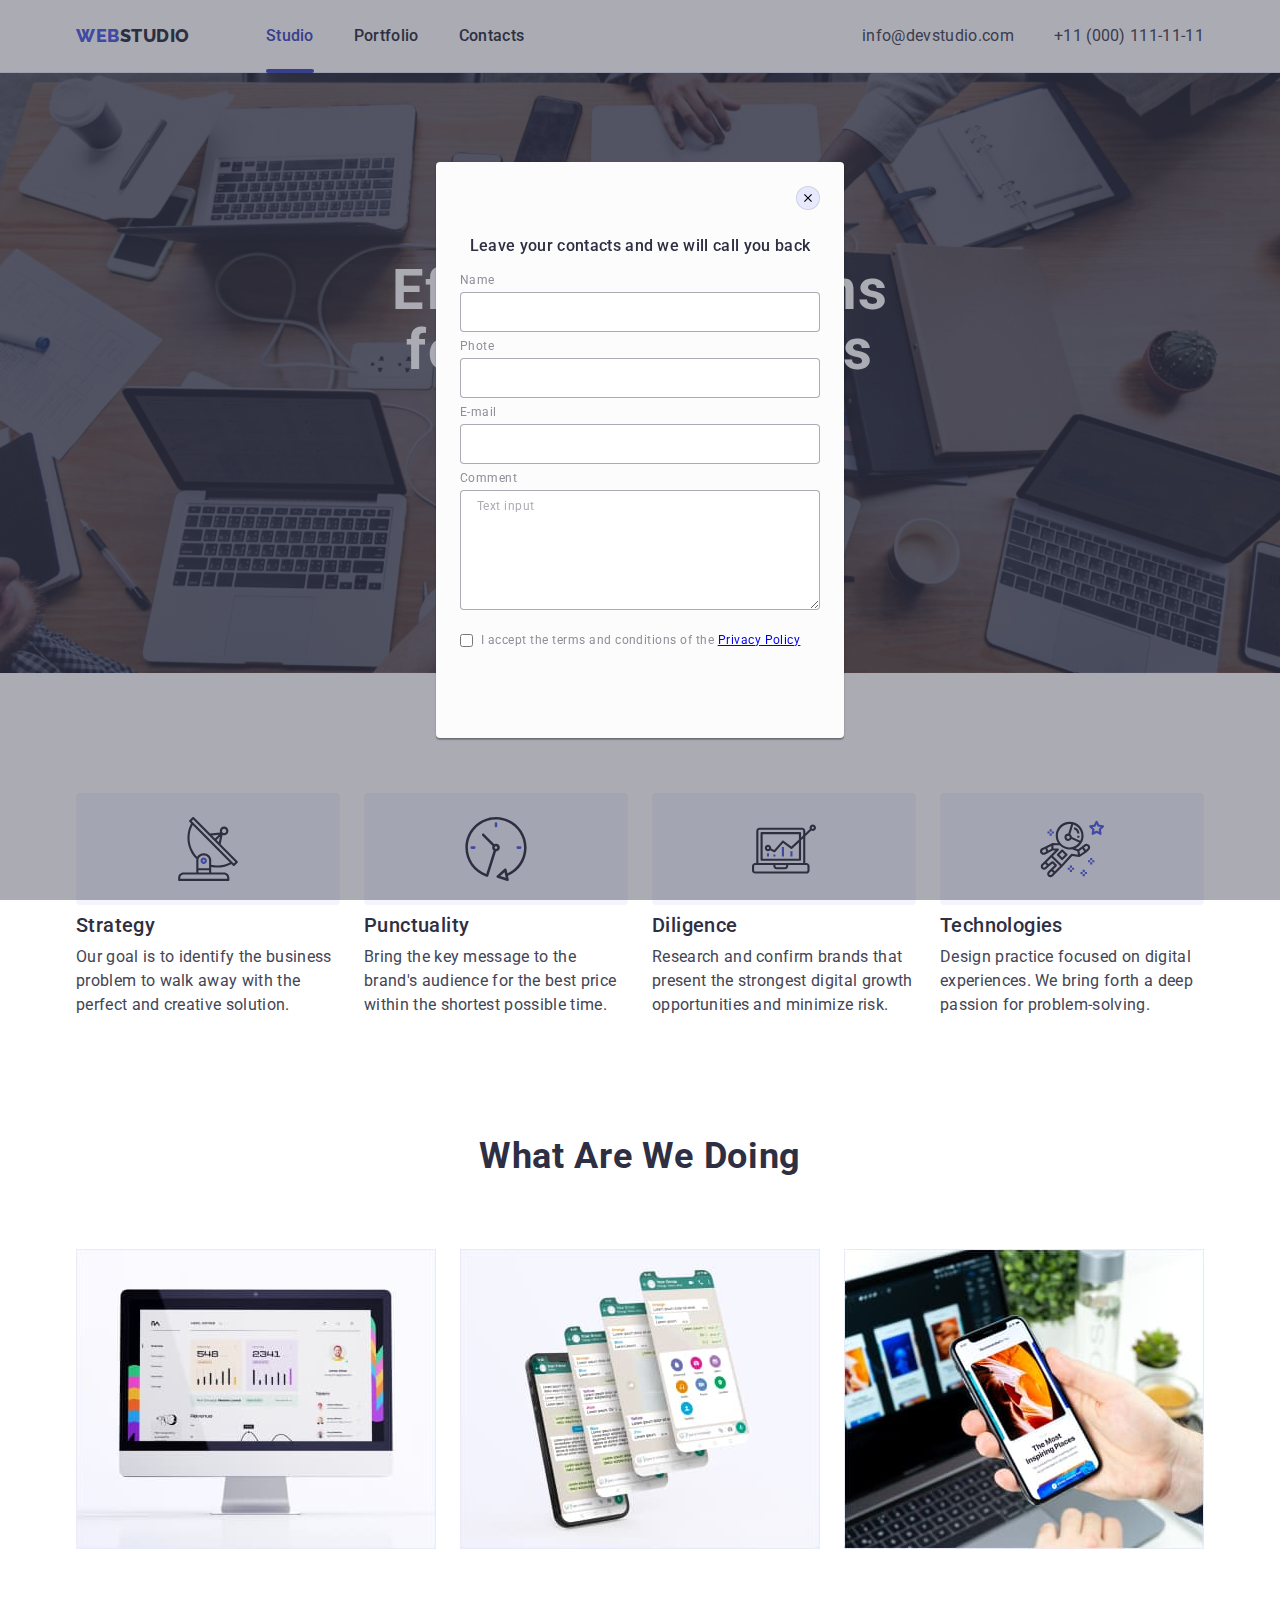
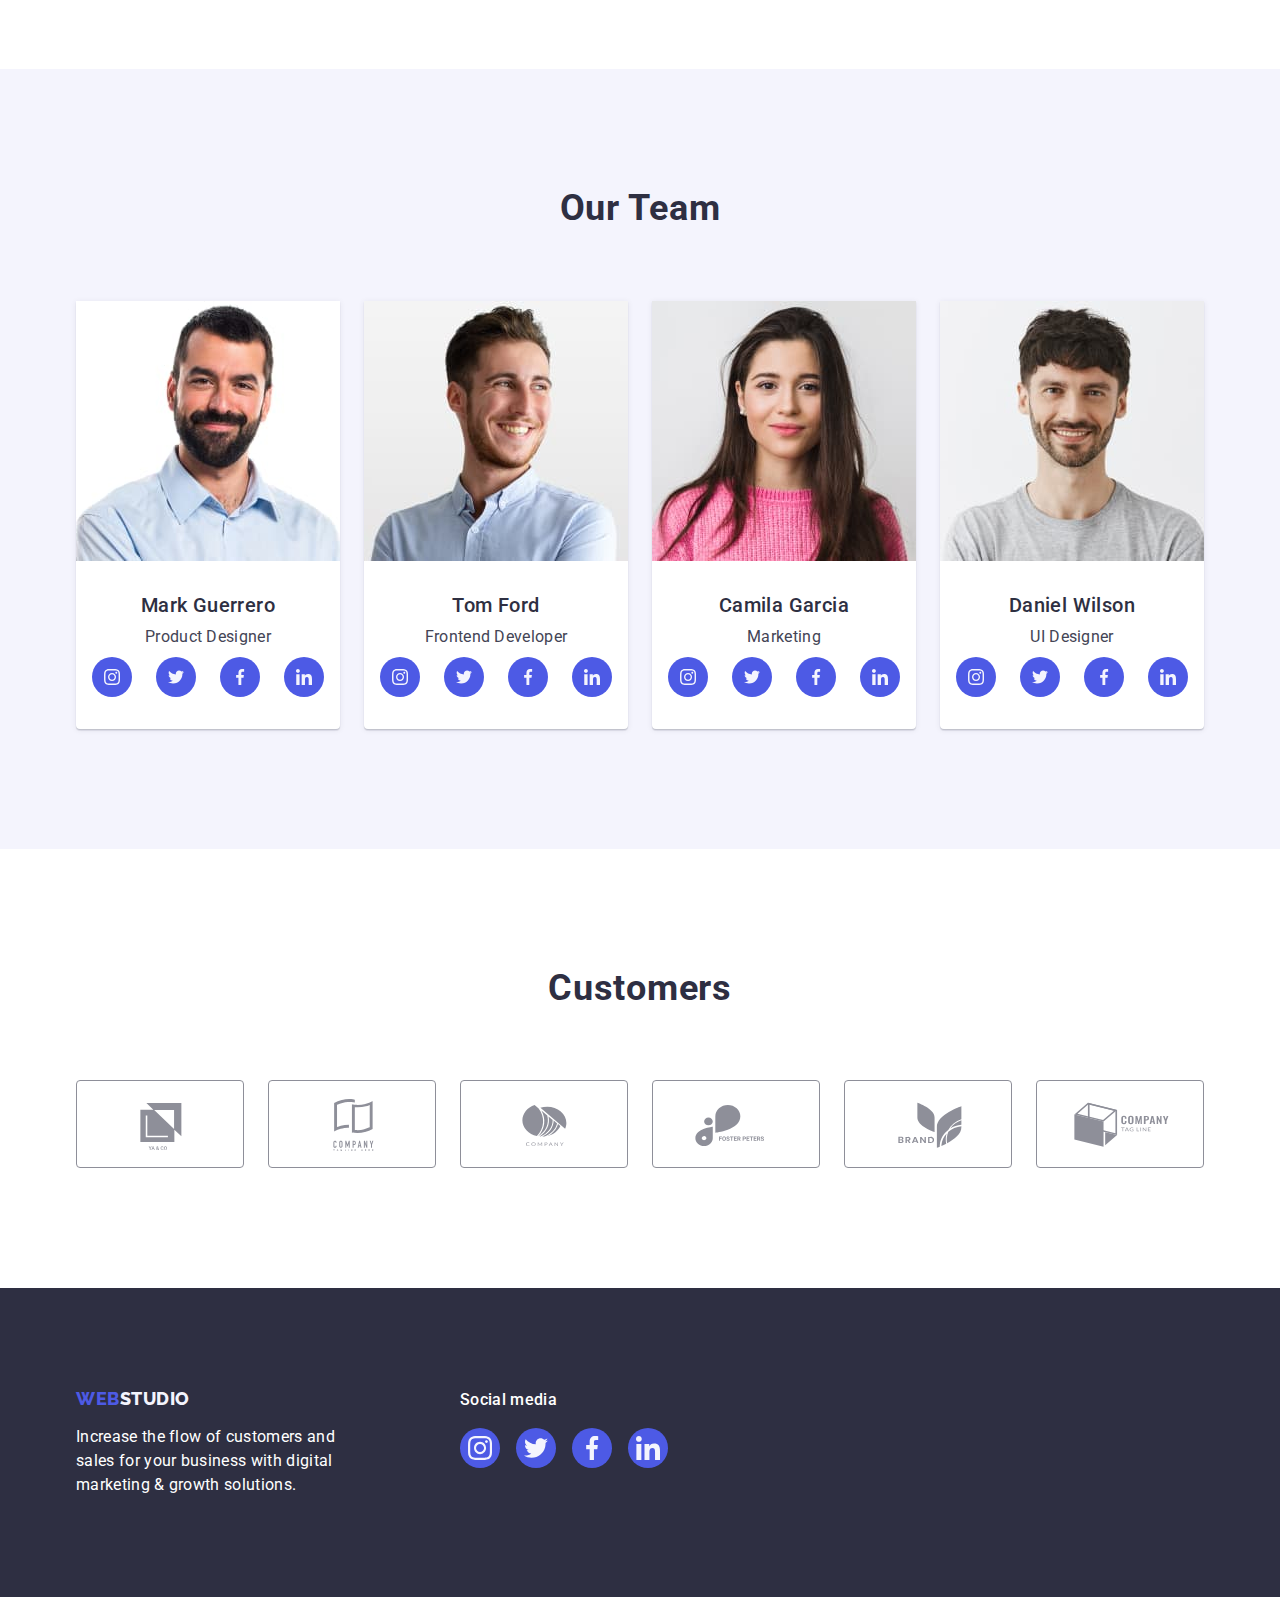
==== index.html @ a306b6f4 "1" ====
<!DOCTYPE html>
<html lang="en">
  <head>
    <meta charset="UTF-8" />
    <meta http-equiv="X-UA-Compatible" content="IE=edge" />
    <meta name="viewport" content="width=device-width, initial-scale=1.0" />
    <title>Studio</title>
    <link
      rel="stylesheet"
      href="https://cdnjs.cloudflare.com/ajax/libs/modern-normalize/1.0.0/modern-normalize.min.css"
    />
    <link rel="preconnect" href="https://fonts.googleapis.com" />
    <link rel="preconnect" href="https://fonts.gstatic.com" crossorigin />
    <link
      href="https://fonts.googleapis.com/css2?family=Raleway:wght@800&family=Roboto:wght@400;500;700;900&display=swap"
      rel="stylesheet"
    />
    <link rel="stylesheet" href="./css/styles.css" />
  </head>

  <body>
    <!--Шапка сайта-->
    <header class="header">
      <!--Логотип с ссылкой-->

      <div class="container header-container">
        <nav class="nav">
          <a href="./index.html" class="logo link"
            >Web<span class="logo-text">Studio</span></a
          >
          <ul class="nav-links list">
            <li class="nav-item item click">
              <a href="./index.html" class="nav-link affter current link ">Studio</a>
            </li>
            <li class="nav-item item">
              <a href="./portfolio.html" class="nav-link link">Portfolio</a>
            </li>
            <li class="nav-item item">
              <a href="" class="nav-link link">Contacts</a>
            </li>
          </ul>
        </nav>

        <!--Контакты для связи-->

        <address class="contact">
          <ul class="contact-list list">
            <li class="contact-item item">
              <a href="mailto:info@devstudio.com" class="contact-link link"
                >info@devstudio.com</a
              >
            </li>
            <li class="contact-item item">
              <a href="tel:+110001111111" class="contact-link link"
                >+11 (000) 111-11-11</a
              >
            </li>
          </ul>
        </address>
      </div>
    </header>

    <main>
      <!--Главный заголовок,герой-->

      <section class="hero">
        <div class="container">
          <h1 class="hero-title">Effective Solutions for Your Business</h1>
          <button type="button" class="hero-button" data-modal-open>Order Service</button>
        </div>
      </section>

      <!--Особенности-->
      <section class="section">
        <div class="container">
          <h2 hidden class="hidden-title">features</h2>

          <ul class="features-list list">
            <li class="features-item icon-anten">

              <div class="container-features-icon">
                

                <svg width="64" height="64">
                  <use href="./images/icons.svg#icon-anten">

                  </use>
                </svg>

              </div>

              <h3 class="features-title">Strategy</h3>
              <p class="features-text">
                Our goal is to identify the business problem to walk away with
                the perfect and creative solution.
              </p>
            </li>
            <li class="features-item icon-clock">

              <div class="container-features-icon">
              

                <svg width="64" height="64">
                  <use href="./images/icons.svg#icon-clock">
                
                  </use>
                </svg>

              </div>

              <h3 class="features-title">Punctuality</h3>
              <p class="features-text">
                Bring the key message to the brand's audience for the best price
                within the shortest possible time.
              </p>
            </li>
            <li class="features-item icon-diagram">

              <div class="container-features-icon">

                <svg width="64" height="64">
                  <use href="./images/icons.svg#icon-diagram">
                
                  </use>
                </svg>
              
              </div>
               
              <h3 class="features-title">Diligence</h3>
              <p class="features-text features-text-item">
                Research and confirm brands that present the strongest digital
                growth opportunities and minimize risk.
              </p>
            </li>
            <li class="features-item icon-astronaut">

              <div class="container-features-icon">

                <svg width="64" height="64">
                  <use href="./images/icons.svg#icon-astronaut">
                
                  </use>
                </svg>
              
              </div>

              <h3 class="features-title">Technologies</h3>
              <p class="features-text">
                Design practice focused on digital experiences. We bring forth a
                deep passion for problem-solving.
              </p>
            </li>
          </ul>
        </div>
      </section>

      <!--Чем мы занимаемся-->

      <section class="section section-padding">
        <div class="container">
          
          <h2 class="section-caption">What are we doing</h2>
          <ul class="meny-list list">
            <li class="meny-item">
              <img
                src="./images/wawd1.jpg"
                alt="Computer with screen on"
                width="360"
              />
            </li>
            <li class="meny-item">
              <img
                src="./images/wawd2.jpg"
                alt="Phone on the screen of which SMS"
                width="360"
              />
            </li>
            <li class="meny-item">
              <img
                src="./images/wawd3.jpg"
                alt="Laptop with phone in hand"
                width="360"
              />
            </li>
          </ul>
          
        </div>
        </section>
      

      <!--Наша команда-->

      
        <section class="section section-team">
          <div class="container">
          <h2 class="team-title">Our Team</h2>
          <ul class="team-list list">
            <li class="team-item">
                <img src="./images/contact1.jpg" alt="Face Mark Guerrero" width="264" class="img-team" />
                <div class="team-card-content">
                  <h3 class="section-subject">Mark Guerrero</h3>
                  <p class="section-text">Product Designer</p>

                  <ul class="list list-social-media">
                    <li  class="item-team-social">
                      <a href="" class="link link-social-media team-icon-hover">
                        <svg class="icon" width="16" height="16">
                          <use href="./images/icons.svg#icon-instagram">

                          </use>
                        </svg>
                      </a>
                    </li>
                    <li class="item-team-social">
                      <a href="" class="link link-social-media team-icon-hover">
                        <svg class="icon" width="16" height="16">
                          <use href="./images/icons.svg#icon-twitter">
                      
                          </use>
                        </svg>
                      </a>
                    </li>
                    <li class="item-team-social">
                      <a href="" class="link link-social-media team-icon-hover">
                        <svg class="icon" width="16" height="16">
                          <use href="./images/icons.svg#icon-facebook">
                      
                          </use>
                        </svg>
                      </a>
                    </li>
                    <li class="item-team-social">
                      <a href="" class="link link-social-media team-icon-hover">
                        <svg class="icon" width="16" height="16">
                          <use href="./images/icons.svg#icon-linkedin">
                      
                          </use>
                        </svg>
                      </a>
                    </li>
                  </ul>
                </div>
            </li>
            <li class="team-item">
              <img
                src="./images/contact2.jpg"
                alt="Fece Tom Ford"
                width="264" class="img-team"
              />
              <div class="team-card-content">
                <h3 class="section-subject">Tom Ford</h3>
                <p class="section-text">Frontend Developer</p>

                <ul class="list list-social-media">
                  <li class="item-team-social">
                    <a href="" class="link link-social-media team-icon-hover">
                      <svg class="icon" width="16" height="16">
                        <use href="./images/icons.svg#icon-instagram">
                
                        </use>
                      </svg>
                    </a>
                  </li>
                  <li class="item-team-social">
                    <a href="" class="link link-social-media team-icon-hover">
                      <svg class="icon" width="16" height="16">
                        <use href="./images/icons.svg#icon-twitter">
                
                        </use>
                      </svg>
                    </a>
                  </li>
                  <li class="item-team-social">
                    <a href="" class="link link-social-media team-icon-hover">
                      <svg class="icon" width="16" height="16">
                        <use href="./images/icons.svg#icon-facebook">
                
                        </use>
                      </svg>
                    </a>
                  </li>
                  <li class="item-team-social">
                    <a href="" class="link link-social-media team-icon-hover">
                      <svg class="icon" width="16" height="16">
                        <use href="./images/icons.svg#icon-linkedin">
                
                        </use>
                      </svg>
                    </a>
                  </li>
                </ul>


              </div>
            </li>
            <li class="team-item">
              <img
                src="./images/contact3.jpg"
                alt="Face Camila Garcia"
                width="264" class="img-team"
              />
              <div class="team-card-content">
                <h3 class="section-subject">Camila Garcia</h3>
                <p class="section-text">Marketing</p>

                <ul class="list list-social-media">
                  <li class="item-social-media">
                    <a href="" class="link link-social-media team-icon-hover">
                      <svg class="icon" width="16" height="16">
                        <use href="./images/icons.svg#icon-instagram">
                
                        </use>
                      </svg>
                    </a>
                  </li>
                  <li class="item-team-social">
                    <a href="" class="link link-social-media team-icon-hover">
                      <svg class="icon" width="16" height="16">
                        <use href="./images/icons.svg#icon-twitter">
                
                        </use>
                      </svg>
                    </a>
                  </li>
                  <li class="item-team-social">
                    <a href="" class="link link-social-media team-icon-hover">
                      <svg class=" icon" width="16" height="16">
                        <use href="./images/icons.svg#icon-facebook">
                
                        </use>
                      </svg>
                    </a>
                  </li>
                  <li class="item-team-social">
                    <a href="" class="link link-social-media team-icon-hover">
                      <svg class=" icon" width="16" height="16">
                        <use href="./images/icons.svg#icon-linkedin">
                
                        </use>
                      </svg>
                    </a>
                  </li>
                </ul>


              </div>
            </li>
            <li class="team-item">
              <img
                src="./images/contact4.jpg"
                alt="Face Daniel Wilson"
                width="264" class="img-team"
              />
              <div class="team-card-content">
                <h3 class="section-subject">Daniel Wilson</h3>
                <p class="section-text">UI Designer</p>

                <ul class="list list-social-media">

                  <li class="item-team-social">

                    <a href="" class="link link-social-media team-icon-hover">

                      <svg class="icon" width="16" height="16">

                        <use href="./images/icons.svg#icon-instagram">
                
                        </use>
                      </svg>
                    </a>
                  </li>
                  <li class="item-team-social">
                    <a href="" class="link link-social-media team-icon-hover">
                      <svg class="icon" width="16" height="16">
                        <use href="./images/icons.svg#icon-twitter">
                
                        </use>
                      </svg>
                    </a>
                  </li>
                  <li class="item-team-social">
                    <a href="" class="link link-social-media team-icon-hover">
                      <svg class="icon" width="16" height="16">
                        <use href="./images/icons.svg#icon-facebook">
                
                        </use>
                      </svg>
                    </a>
                  </li>
                  <li class="item-team-social">
                    <a href="" class="link link-social-media  team-icon-hover">
                      <svg class="icon" width="16" height="16">
                        <use href="./images/icons.svg#icon-linkedin">
                
                        </use>
                      </svg>
                    </a>
                  </li>
                </ul>
                
              </div>
            </li>
          </ul>
          </div>
        </section>

          <!-- ----------------- КЛИЕНТЫ -------------- -->
          
          <section class="section-costumers">
          
            <div class="container">
              <h2 class="title-costumers">Customers</h2>
              
              <ul class="list-costumers">
                <li class="item-costumers">
                  <a href="" class="link-costumers">
                  <svg class="icon-costumers" width="104" height="56">
                    <use href="./images/icons.svg#icon-logo">

                    </use>
                  </svg>
                </a>
              </li>

                <li class="item-costumers">
                  <a href="" class="link-costumers">

                    <svg class="icon-costumers" width="104" height="56">
                      <use href="./images/icons.svg#icon-logo-1">
                      </use>
                    </svg>

                  </a>
                </li>

                <li class="item-costumers">
                  <a href="" class="link-costumers">

                    <svg class="icon-costumers" width="104" height="56">
                      <use href="./images/icons.svg#icon-logo-2">
                      </use>
                    </svg>

                  </a>
                </li>

                <li class="item-costumers">
                  <a href="" class="link-costumers">

                    <svg class="icon-costumers" width="104" height="56">
                      <use href="./images/icons.svg#icon-logo-3">
                      </use>
                    </svg>

                  </a>
                </li>
                <li class="item-costumers">
                  <a href="" class="link-costumers">

                    <svg class="icon-costumers" width="104" height="56">
                      <use href="./images/icons.svg#icon-logo-4">
                      </use>
                    </svg>

                  </a>
                </li>
                <li class="item-costumers">
                  <a href="" class="link-costumers">

                    <svg class="icon-costumers" width="104" height="56">
                      <use href="./images/icons.svg#icon-logo-5">
                      </use>
                    </svg>

                  </a>
                </li>
              </ul>
            </div>

          </section>
      
    </main>
    <!--Подвал сайта-->
    <footer class="footer">
      
        <div class="container footer-container">
          <div class="footer-container-text">
            <a href="./index.html" class="logo-footer link">Web<span class="footer-logo-span">Studio</span>
            </a>
            <p class="footer-text">
              Increase the flow of customers and sales for your business with
              digital marketing & growth solutions.
            </p>
          </div>
        

        <div class="footer-social-media">

          <p class="footer-social-media-text">Social media</p>
          
          <ul class="footer-list">
            <li class="item-footer-social">
              <a href="" class="link link-social-media footer-social-link">
                <svg class="icon" width="24" height="24">
                  <use href="./images/icons.svg#icon-instagram">
            
                  </use>
                </svg>
              </a>
            </li>
            <li  class="item-footer-social">
              <a href="" class="link link-social-media footer-social-link">
                <svg class="icon" width="24" height="24">
                  <use href="./images/icons.svg#icon-twitter">
            
                  </use>
                </svg>
              </a>
            </li>
            <li  class="item-footer-social">
              <a href="" class="link link-social-media footer-social-link">
                <svg class="icon" width="24" height="24">
                  <use href="./images/icons.svg#icon-facebook">
            
                  </use>
                </svg>
              </a>
            </li>
            <li class="item-footer-social">
              <a href="" class="link link-social-media footer-social-link">

                <svg class="icon" width="24" height="24">

                  <use href="./images/icons.svg#icon-linkedin"></use>
                  
                </svg>
              </a>
            </li>
          </ul>

         

        </div>
        </div>
      
    </footer>


 <!-- ------------------МОДЕЛЬНОЕ ОКНО----------------- -->

 <div class="backdrop is-hidden " data-modal>

  <div class="modal ">
    <button type="button" class="close-model-btn btn-model" data-modal-close>
      <svg width="8" height="8" class="svg-modal-btn">
        <use href="./images/icons.svg#icon-close-black"></use>
      </svg>
    </button>

    <h2 class="title-modal">Leave your contacts and we will call you back</h2>
     
    
      <form>
       <fieldset class="list-form">
        <div class="container-form-components">
          <label for="name" class="form-text-clue">Name</label>
          <input class="input-user" type="text" name="user-name" required autocomplete="on" id="name">
        </div>
        
        <div class="container-form-components">
          <label for="phone" class="form-text-clue">Phote</label>
          <input class="input-user" type="tel" name="user-tel" required autocomplete="on" id="phone">
        </div>
        
        <div class="container-form-components">
          <label for="email" class="form-text-clue">E-mail</label>
          <input class="input-user" type="email" name="user-mail" required autocomplete="on" id="email">
        </div>
        
        <div class="container-form-components">
          <label for="com" class="form-text-clue">Comment</label>
          <textarea name="comment" id="com" class="comment-form" placeholder="Text input"></textarea>
        </div>
        
      <div class="container-form-checkbox">
        <input type="checkbox" name="accept" id="accept" class="accept">
        <label for="accept" class="accept-text">I accept the terms and conditions of the <a href="#">Privacy Policy</a></label>
      </div>
      
       </fieldset>
      </form>

    
  </div>

 </div>


 <!-- -----------СКРИПТ МОДЕЛЬНОГО ОКНА---------------- -->

<script src="./js/modal.js"></script>

  </body>
</html>
---- css/styles.css ----
/* Цвет основного текста #2E2F42 */

/* Вторичный цвет текста,абзацев #434455; */

/* Цвет заголовка героя #FFFFFF */

/* Цвет кнопки #4D5AE5 , Цвет ховера #404BBF */

/* Цвет акцента #E7E9FC */

/* Цвет героя и футтера #2E2F42 */

/* Цвет фона #E5E5E5 */

/* Цвет фона вторичный #F4F4FD */

/* Размеры основного текста : 16рх
line-height: 1.5 множитель*/

/* Размеры вторичных заголовков : 20рх
line-height: 1.2 множитель */

/* Переменные */

/* Общий сброс дефолта */

html {
  box-sizing: border-box;
}

*,
*::before,
*::after {
  box-sizing: inherit;
}

h1,
h2,
h3,
h4,
h5,
h6,
p {
  margin: 0;
}

ul,
ol {
  list-style: none;
  margin-top: 0;
  margin-bottom: 0;

  padding-left: 0;
}

img {
  display: block;
}

.list {
  list-style: none;
}

.link {
  text-decoration: none;
}

/* Глобальные стили */

body {
  color: #434455;
  font-size: 16px;
  line-height: 1.5;
  font-family: 'Roboto', sans-serif;
  background-color: #ffffff;
  letter-spacing: 0.02em;
}

/* Переменные  */

:root {
  --primary-text-color: #2e2f42;
  --title-paragrav-color: #434455;
  --acsent-color: #404bbf;
  --button-color: #4d5ae5;
  --button-portvolio-color: #f4f4fd;
  --color-icon: #f4f4fd;
  --color-icon-costumers: #8e8f99;
}

/* Контейнер */

.container {
  width: 1158px;

  padding: 0 15px;
  margin: 0 auto;
}

/*--------------- Общие стили для секций и заголовков -----------------*/

.section {
  padding: 120px 0;
}

.section.section-padding {
  padding-top: 0;
}

.section .section-title {
  color: var(--primary-text-color);
  font-size: 36px;
  line-height: 1.11;
  font-weight: 500;
  letter-spacing: 0.02em;
}

/*--------- СТИЛИ ДЛЯ ШАПКИ -------------*/

.header {
  border-bottom: 1px solid #e7e9fc;
  box-shadow: 0px 2px 1px rgba(46, 47, 66, 0.08),
    0px 1px 1px rgba(46, 47, 66, 0.16), 0px 1px 6px rgba(46, 47, 66, 0.08);
}

.header .header-container {
  display: flex;
}

.header .nav {
  display: flex;
  align-items: center;
}

/*------------- Логотип в шапке -------------*/

.logo {
  color: var(--button-color);
  font-size: 18px;
  line-height: 1.17;
  font-family: 'Raleway', sans-serif;
  letter-spacing: 0.03em;
  font-weight: 800;
  text-transform: uppercase;

  margin-right: 76px;
}
.logo-text {
  color: var(--primary-text-color);
}

/*----------------- Навигация по сайту -----------------*/

.nav-links {
  display: flex;
}

.nav-link {
  display: block;
  position: relative;
}

.affter::after {
  content: '';
  position: absolute;

  left: 0;

  bottom: -1px;
  width: 100%;
  height: 4px;

  background: #404bbf;
  border-radius: 2px;
}

.nav-links .nav-link {
  color: var(--primary-text-color);
  font-weight: 500;
  letter-spacing: 0.02em;
  font-style: normal;
  padding: 24px 0;

  transition: color 250ms cubic-bezier(0.4, 0, 0.2, 1);
}

.nav-links .current {
  color: #404bbf;
}

.nav-links .nav-item {
  position: relative;

  margin-right: 40px;
}

.nav-links .nav-item:last-child {
  margin-right: 0px;
}

/* ---------- Контакты -------------------------- */
.contact {
  font-style: normal;
  margin-left: auto;
}

.header .contact-list {
  display: flex;
  padding: 24px 0;
  margin-right: auto;
}

.contact-list .contact-item {
  margin-right: 40px;
}

.contact-list .contact-item:last-child {
  margin-right: 0;
}

.contact-list .contact-link {
  color: var(--title-paragrav-color);
  font-weight: 400;
  letter-spacing: 0.02em;
  font-style: normal;

  transition: color 250ms cubic-bezier(0.4, 0, 0.2, 1);
}

/*------------------ Навигация по сайту + контактная информация в ховере --------------*/

.nav-links .nav-link:hover,
.nav-links .nav-link:focus,
.contact-list .contact-link:hover,
.contact-list .contact-link:focus {
  color: var(--acsent-color);
}

/* ------------------------ Навигация по сайту + контактная информация в активе --------------*/

.nav-links .nav-link:active,
.addres-list .address-link:active,
.contact-list .contact-link:active {
  color: #4d5ae5;
}

/* ------------------------ ПЕРВАЯ СЕКЦИЯ - ГЕРОЙ ------------------------*/

.hero {
  margin-left: auto;
  margin-right: auto;
  padding: 188px 0;
  max-width: 1440px;

  background-color: #2e2f42;

  background-image: linear-gradient(
      rgba(46, 47, 66, 0.7),
      rgba(46, 47, 66, 0.7)
    ),
    url(../images/hero-image.jpg);

  background-size: cover;
  background-repeat: no-repeat;
  background-position: center;
}

.hero .hero-title {
  display: block;
  color: #ffffff;
  font-size: 56px;
  line-height: 1.07;
  letter-spacing: 0.02em;
  text-align: center;

  max-width: 496px;

  margin-left: auto;
  margin-right: auto;
  margin-bottom: 48px;
}

.hero .hero-button {
  display: block;
  text-align: center;

  padding-left: 32px;
  padding-right: 32px;
  padding-top: 16px;
  padding-bottom: 16px;

  margin-left: auto;
  margin-right: auto;

  color: #ffffff;
  background-color: var(--button-color);
  cursor: pointer;
  font-family: 'Roboto', sans-serif;
  font-weight: 500;
  font-size: 16px;
  line-height: 1.5;
  letter-spacing: 0.04em;
  box-shadow: 0px 4px 4px rgba(0, 0, 0, 0.15);

  border-radius: 4px;
  border: none;

  min-width: 169px;
  height: 56px;
  gap: 10px;

  transition: background-color 250ms cubic-bezier(0.4, 0, 0.2, 1);
}

/* --------------- Кнопка героя в ховере ---------------------- */
.hero .hero-button:hover,
.hero .hero-button:focus {
  background-color: #404bbf;
}

/*------------------------- ВТОРАЯ СЕКЦИЯ - ОСОБЕННОСТИ  -----------------*/

.features-list {
  display: flex;
}

.features-list .features-item {
  margin-right: 24px;
  width: calc((100% - 72px) / 4);
}

.features-list .features-item:last-child {
  margin-right: 0px;
}

.container-features-icon {
  display: flex;
  justify-content: center;
  align-items: center;

  margin-bottom: 8px;
  height: 112px;
  background-color: var(--color-icon);
  border-radius: 4px;
}

.features-title {
  font-size: 20px;
  line-height: 1.2;
  color: var(--primary-text-color);
  font-weight: 500;
  letter-spacing: 0.02em;
  margin-bottom: 8px;
}

.features-text-item {
  width: 264px;
}

.features-text {
  font-size: 16px;
  line-height: 1.5;
  letter-spacing: 0.02em;
  color: var(--title-paragrav-color);
}

/*------------------- ТРЕТЬЯ СЕКЦИЯ - ЧЕМ МЫ ЗАНИМАЕМСЯ------------------- */

.meny-list {
  display: flex;
}

.meny-list .meny-item {
  margin-right: 24px;
}
.meny-list .meny-item:last-child {
  margin-right: 0;
}

.section .section-caption {
  color: var(--primary-text-color);
  font-size: 36px;
  line-height: 1.11;
  font-weight: 700;
  letter-spacing: 0.02em;
  text-transform: capitalize;
  text-align: center;

  margin-bottom: 72px;
}

/*---------------------- ЧЕТВЕРТАЯ СЕКЦИЯ - КОМАНДА--------------------*/

.section-team {
  background-color: #f4f4fd;
}

.team-title {
  color: var(--primary-text-color);
  font-size: 36px;
  line-height: 1.11;
  font-weight: 700;
  letter-spacing: 0.02em;
  text-align: center;
  text-transform: capitalize;

  margin-bottom: 72px;
}

.team-list {
  display: flex;
  justify-content: space-between;

  margin-top: 72px;
}

.team-card-content {
  padding-top: 32px;
  padding-bottom: 32px;
}

.team-list .team-item {
  margin-right: 24px;
  width: calc((100% - 72px) / 4);

  box-shadow: 0px 1px 6px rgba(46, 47, 66, 0.08),
    0px 1px 1px rgba(46, 47, 66, 0.16), 0px 2px 1px rgba(46, 47, 66, 0.08);
  border-radius: 0px 0px 4px 4px;
}

.team-list .team-item:last-child {
  margin-right: 0px;
}

.section-text {
  font-size: 16px;
  line-height: 1.5;
  letter-spacing: 0.02em;
  color: var(--title-paragrav-color);
  text-align: center;
}

.section-team .section-subject {
  color: var(--primary-text-color);
  font-size: 20px;
  line-height: 1.2;
  font-weight: 500;
  letter-spacing: 0.02em;
  text-align: center;

  margin-bottom: 8px;
}

.section-team .team-item {
  background-color: #ffffff;
}

.team-icon-hover {
  transition: background-color 250ms cubic-bezier(0.4, 0, 0.2, 1);
}

.team-icon-hover:hover,
.team-icon-hover:focus {
  background-color: #404bbf;
}

/* -------------- КЛИЕНТЫ СЕКЦИЯ ПЯТАЯ-------------------------*/

.section-costumers {
  padding-bottom: 120px;
  padding-top: 120px;
}

.section-costumers .title-costumers {
  margin-bottom: 72px;
  color: var(--primary-text-color);
  font-family: 'Roboto', sans-serif;
  font-weight: 700;
  font-size: 36px;
  line-height: 1.1;
  text-align: center;
  letter-spacing: 0.02em;
  text-transform: capitalize;
}

.section-costumers .list-costumers {
  display: flex;
  justify-content: center;
  gap: 24px;
}

.link-costumers {
  display: flex;
  justify-content: center;
  align-items: center;
  width: 168px;
  height: 88px;

  border: 1px solid #8e8f99;
  border-radius: 4px;

  color: var(--color-icon-costumers);

  transition: border-color 250ms cubic-bezier(0.4, 0, 0.2, 1),
    color 250ms cubic-bezier(0.4, 0, 0.2, 1);
}

.icon-costumers {
  fill: currentColor;
}

.link-costumers:hover,
.link-costumers:focus {
  border: 1px solid var(--acsent-color);
  color: #404bbf;
}

.link-costumers:active {
  background-color: #404bbf;
}

.link-costumers:hover .icon-costumers,
.link-costumers:focus .icon-costumers {
  fill: currentColor;
}

/* ------------Иконки Соц Сетей ---------------------- */

.list-social-media {
  display: flex;
  justify-content: center;
  margin-top: 8px;
  gap: 24px;
}

.link-social-media {
  color: var(--color-icon);
  display: flex;
  height: 40px;
  width: 40px;
  align-items: center;
  justify-content: center;

  background-color: var(--button-color);
  border-radius: 50%;
}

.icon {
  fill: currentColor;
}

/* -----------------ФУТЕР-------------------*/

.footer {
  background-color: var(--primary-text-color);
  color: #ffffff;

  padding: 100px 0;
}

/* --------------------------Логотип В футтере -------------------------- */

.footer-container {
  display: flex;
  align-items: baseline;
}

.footer-container-text {
  margin-right: 120px;
}

.footer .logo-footer {
  display: inline-block;
  color: var(--button-color);
  font-size: 18px;
  line-height: 1.17;
  font-family: 'Raleway', sans-serif;
  letter-spacing: 0.03em;
  font-weight: 800;
  text-transform: uppercase;

  margin-bottom: 16px;
}

.footer .footer-logo-span {
  color: #f4f4fd;
}

.footer .footer-text {
  max-width: 264px;
}

.footer .footer-list {
  display: flex;
  gap: 16px;
}

.footer .footer-social-media-text {
  font-family: 'Roboto', sans-serif;

  font-weight: 500;
  font-size: 16px;
  line-height: 1.5;
  letter-spacing: 0.02em;
  margin-bottom: 16px;
}

.footer-social-link {
  transition: background-color 250ms cubic-bezier(0.4, 0, 0.2, 1);
}

.footer-social-link:hover,
.footer-social-link:focus {
  background-color: #31d0aa;
}

/* -----------------------СТРАНИЦА ПОРТФОЛИО---------------------- */

/* -------------------СТИЛИ ДЛЯ КНОПОК ПЕРВАЯ СЕКЦИЯ -------------------*/

.section-galery .meny-button {
  display: block;

  background-color: var(--button-portvolio-color);
  color: var(--button-color);
  cursor: pointer;
  font-family: 'Roboto', sans-serif;
  font-weight: 500;
  font-size: 16px;
  letter-spacing: 0.04em;
  line-height: 1.5;
  border: 1px solid #e7e9fc;
  border-radius: 4px;

  margin-top: 0;
  margin-left: auto;
  margin-right: auto;

  padding: 12px 24px;

  transition: background-color 250ms cubic-bezier(0.4, 0, 0.2, 1),
    border-color 250ms cubic-bezier(0.4, 0, 0.2, 1),
    box-shadow 250ms cubic-bezier(0.4, 0, 0.2, 1),
    color 250ms cubic-bezier(0.4, 0, 0.2, 1);
}

/* --------------------Ховер кнопок --------------------- */

.section-galery .meny-button:hover,
.section-galery .meny-button:focus {
  background-color: var(--acsent-color);
  color: #ffffff;
  border: 1px solid transparent;
  box-shadow: 0px 3px 1px rgba(0, 0, 0, 0.1), 0px 2px 1px rgba(0, 0, 0, 0.08),
    0px 2px 2px rgba(0, 0, 0, 0.12);
}

/* -------------------- ГАЛЕРЕЯ КАРТОЧКИ --------------- */

.section-galery {
  padding-top: 96px;
  padding-bottom: 120px;
}

.section-galery .galery-title {
  color: var(--primary-text-color);
  font-size: 20px;
  line-height: 1.2;
  font-weight: 500;
  letter-spacing: 0.02em;

  margin-bottom: 8px;
}

.section-galery .galerry-btn-list {
  display: flex;
  justify-content: center;
  margin-bottom: 72px;
}

.galerry-item {
  margin-right: 24px;
}

.galerry-btn-list .galerry-item:last-child {
  margin-right: 0;
}

.galery-list {
  display: flex;
  flex-wrap: wrap;
  row-gap: 48px;
}

.galery-list .galerry-item-card {
  margin-right: 24px;
  max-height: 420px;
}

.galery-link {
  display: block;
  transition: box-shadow 250ms cubic-bezier(0.4, 0, 0.2, 1);
}

.galery-link:hover,
.galery-link:focus {
  box-shadow: 0px 1px 6px rgba(46, 47, 66, 0.08),
    0px 1px 1px rgba(46, 47, 66, 0.16), 0px 2px 1px rgba(46, 47, 66, 0.08);
}

.galery-list .galerry-card-content {
  padding-top: 32px;
  padding-bottom: 32px;
  padding-left: 16px;
  padding-right: 16px;

  border: 1px solid #e7e9fc;
  border-top: none;
}

.galery-list .galerry-item-card:nth-child(3n + 3) {
  margin-right: 0;
}

.galery-paragrav {
  color: var(--title-paragrav-color);
  line-height: 1.5;
}

/* -------АНИМАЦИЯ КАРТОЧЕК В ПОРТФОЛИО ------------- */

.animation-card-container {
  overflow: hidden;
  position: relative;
}

/* .animation-card-container::before {
  position: absolute;
  opacity: 1;
  pointer-events: none;

  width: 100%;
  height: 100%;
  display: inline-block;
  content: '';
  background-color: #4D5AE5;

  transform: translateY(300px);
  transition: transform 250ms cubic-bezier(0.4, 0, 0.2, 1);

} */

.animation-card-text {
  position: absolute;
  padding: 40px 32px;
  top: 0;
  opacity: 1;
  pointer-events: none;
  background-color: #4d5ae5;
  width: 100%;
  height: 100%;
  color: var(--button-portvolio-color);

  font-family: 'Roboto', sans-serif;
  font-style: normal;
  font-weight: 400;
  font-size: 16px;
  line-height: 1.5;
  letter-spacing: 0.02em;

  transform: translateY(100%);
  transition: transform 250ms cubic-bezier(0.4, 0, 0.2, 1);
}

.galery-link:hover .animation-card-container::before,
.galery-link:hover .animation-card-text,
.galery-link:focus .animation-card-container::before,
.galery-link:focus .animation-card-text {
  transform: translateY(0px);
}

/* ------------------------МОДЕЛЬНОЕ ОКНО И БЕКДРОП ----------------------- */

.backdrop {
  position: fixed;
  top: 0;
  left: 0;
  width: 100%;
  height: 100%;
  background-color: rgba(46, 47, 66, 0.4);

  transition: opacity 250ms cubic-bezier(0.4, 0, 0.2, 1),
    visibility 250ms cubic-bezier(0.4, 0, 0.2, 1);
}

.backdrop.is-hidden {
  opacity: 1;
  pointer-events: all;
  visibility: visible;
}

.modal {
  position: absolute;
  width: 408px;
  height: 576px;
  top: 50%;
  left: 50%;
  transform: translate(-50%, -50%);
  background-color: #fcfcfc;
  box-shadow: 0px 1px 1px rgba(0, 0, 0, 0.14), 0px 1px 3px rgba(0, 0, 0, 0.12),
    0px 2px 1px rgba(0, 0, 0, 0.2);
  border-radius: 4px;
  transition: transform 250ms cubic-bezier(0.4, 0, 0.2, 1);

  padding-left: 24px;
  padding-right: 24px;
  padding-top: 72px;
  padding-bottom: 24px;
}

.close-model-btn {
  position: absolute;
  padding: 0;
  display: flex;
  justify-content: center;
  align-items: center;
  right: 24px;
  top: 24px;
  background: #e7e9fc;
  border: 1px solid rgba(0, 0, 0, 0.1);
  border-radius: 50%;
  width: 24px;
  height: 24px;

  cursor: pointer;

  transition: background-color 250ms cubic-bezier(0.4, 0, 0.2, 1),
    border 250ms cubic-bezier(0.4, 0, 0.2, 1);
}

.close-model-btn:hover,
.close-model-btn:focus {
  background-color: var(--acsent-color);
  border: none;
  color: #ffffff;
}

.svg-modal-btn {
  position: absolute;
  fill: currentColor;
  transition: fill 250ms cubic-bezier(0.4, 0, 0.2, 1);
}

.title-modal {
  font-family: 'Roboto', sans-serif;
  font-weight: 500;
  font-size: 16px;
  line-height: 1.5;
  text-align: center;
  letter-spacing: 0.02em;
  color: var(--primary-text-color);

  margin-bottom: 16px;
}

.list-form {
  border: none;
  padding: 0;
  margin: 0;
}

.container-form-components {
  display: flex;
  flex-direction: column;
  gap: 4px;

  margin-bottom: 8px;
}

.input-user {
  outline: none;
  border: none;
  width: 100%;
  height: 40px;
  padding-left: 38px;

  border: 1px solid rgba(46, 47, 66, 0.4);
  border-radius: 4px;
}

.input-user:focus {
  border: 1px solid #4d5ae5;
}

.form-text-clue {
  font-family: 'Roboto';
  color: #8e8f99;
  font-weight: 400;
  font-size: 12px;
  line-height: 1.16;
  letter-spacing: 0.04em;
}

.comment-form {
  outline: none;
  border: none;

  width: 360px;
  height: 120px;
  padding-left: 16px;
  padding-top: 8px;
  padding-bottom: 8px;
  margin-bottom: 16px;
  border: 1px solid rgba(46, 47, 66, 0.4);
  border-radius: 4px;
}

.comment-form:focus {
  border: 1px solid #4d5ae5;
}

.comment-form::placeholder {
  font-family: 'Roboto', sans-serif;
  margin-top: 8px;
  margin-left: 16px;
  font-weight: 400;
  font-size: 12px;
  line-height: 1.17;
  letter-spacing: 0.04em;
  color: rgba(46, 47, 66, 0.4);
}

.accept-text {
  font-family: 'Roboto', sans-serif;
  font-weight: 400;
  font-size: 12px;
  line-height: 1.16;
  letter-spacing: 0.04em;
  color: #8e8f99;
}

.container-form-checkbox {
  display: flex;
  align-items: center;
  gap: 8px;
}
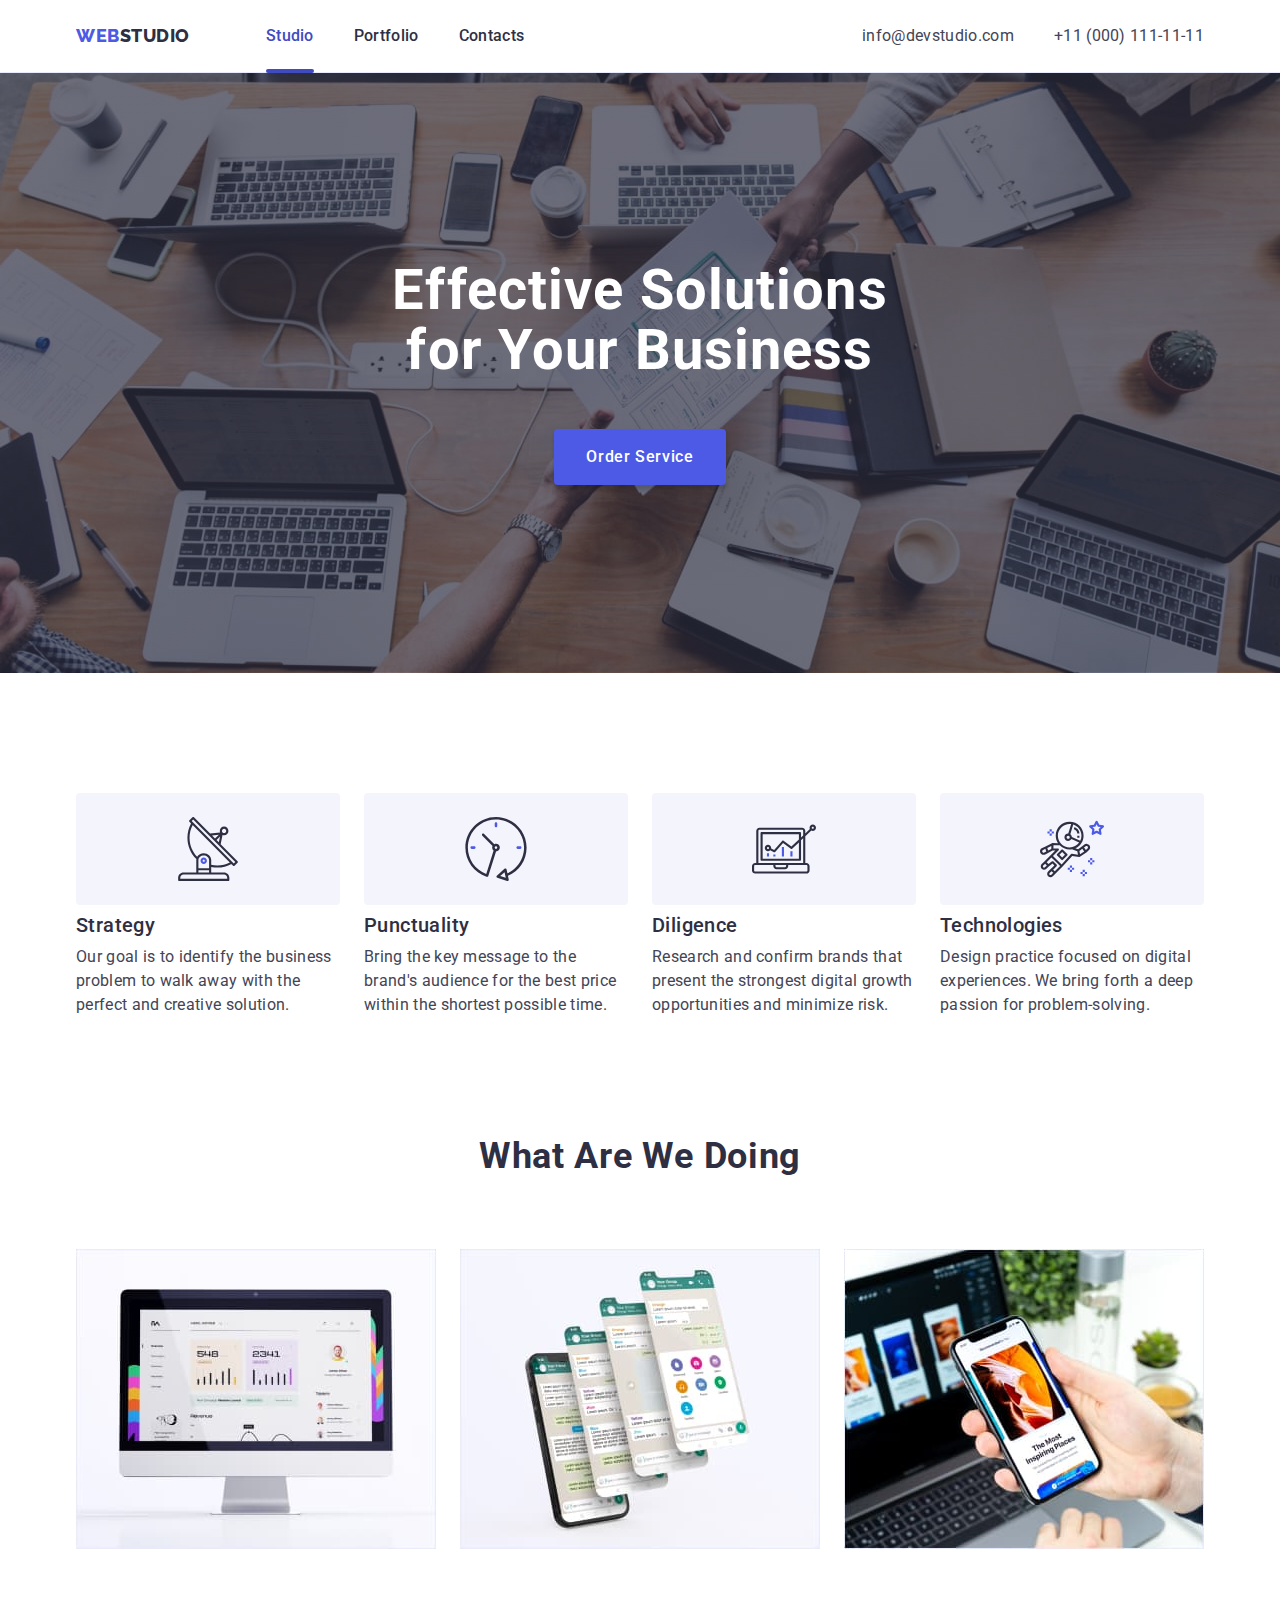
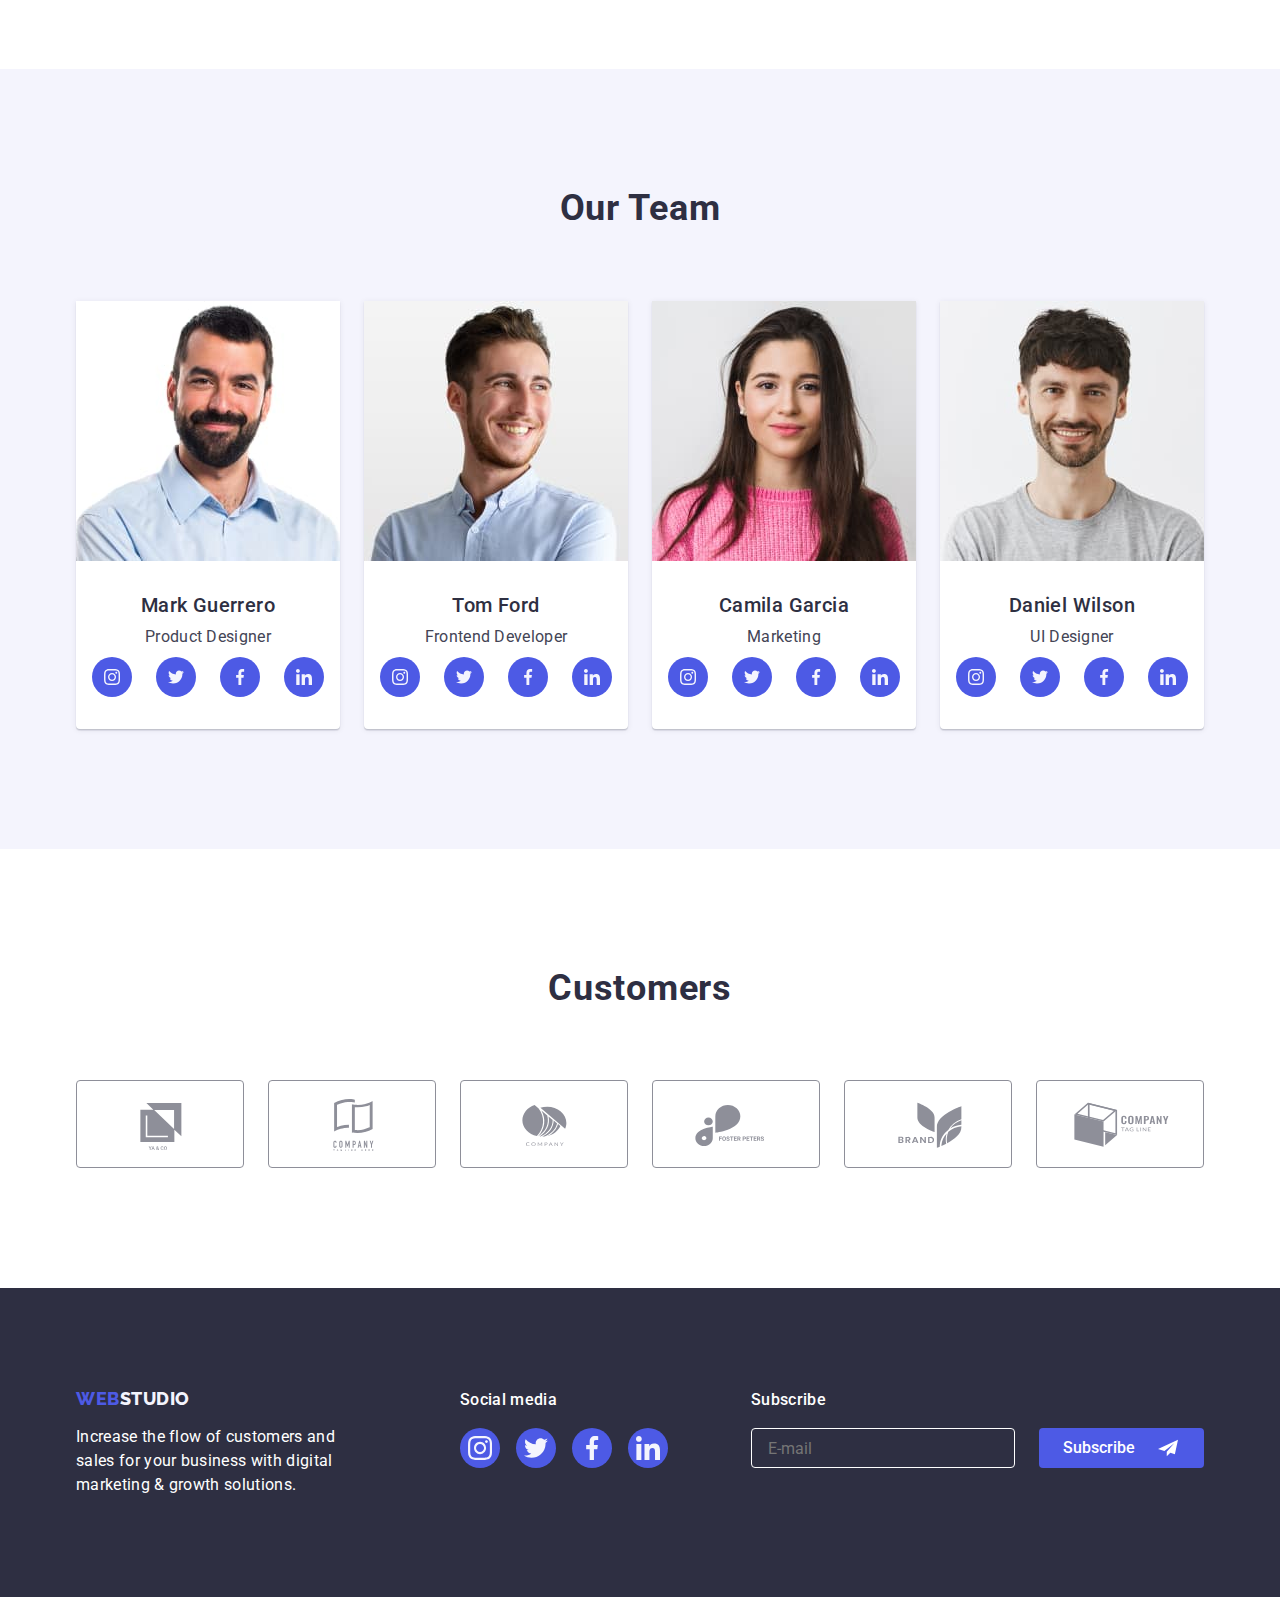
==== commit 160824c8: "Сде" ====
--- a/index.html
+++ b/index.html
@@ -541,6 +541,28 @@
          
 
         </div>
+
+        <form class="form-list-footer"> 
+        <label for="subscribe" class="subscribe">
+                <span class="subscribe-text"> Subscribe </span>
+                <input type="email" name="subscribe" autocomplete="on" placeholder="E-mail" class="form-footer" id="subscribe">
+                
+        </label>
+        
+          
+          <div class="container-button-futter">
+            <button type="submit" class="btn-form-footter">
+              Subscribe
+            </button>
+            <svg width="24" height="20" class="icon-btn-footter">
+              <use href="./images/icons.svg#icon-fly-litac">
+            
+              </use>
+            </svg>
+          </div>
+
+        </form>
+
         </div>
       
     </footer>
@@ -553,7 +575,9 @@
   <div class="modal ">
     <button type="button" class="close-model-btn btn-model" data-modal-close>
       <svg width="8" height="8" class="svg-modal-btn">
-        <use href="./images/icons.svg#icon-close-black"></use>
+        <use href="./images/icons.svg#icon-close-black">
+
+        </use>
       </svg>
     </button>
 
@@ -565,16 +589,40 @@
         <div class="container-form-components">
           <label for="name" class="form-text-clue">Name</label>
           <input class="input-user" type="text" name="user-name" required autocomplete="on" id="name">
+
+          
+            <svg width="18" height="24" class="icons-svg-form" >
+              <use href="./images/icons.svg#icon-user">
+          
+              </use>
+            </svg>
+          
         </div>
         
         <div class="container-form-components">
-          <label for="phone" class="form-text-clue">Phote</label>
+          <label for="phone" class="form-text-clue">Phone</label>
           <input class="input-user" type="tel" name="user-tel" required autocomplete="on" id="phone">
+
+          
+            <svg width="18" height="24" class="icons-svg-form">
+              <use href="./images/icons.svg#icon-phone">
+          
+              </use>
+            </svg>
+          
         </div>
         
         <div class="container-form-components">
           <label for="email" class="form-text-clue">E-mail</label>
           <input class="input-user" type="email" name="user-mail" required autocomplete="on" id="email">
+
+          
+            <svg width="18" height="24" class="icons-svg-form">
+              <use href="./images/icons.svg#icon-email">
+          
+              </use>
+            </svg>
+          
         </div>
         
         <div class="container-form-components">
@@ -583,12 +631,27 @@
         </div>
         
       <div class="container-form-checkbox">
-        <input type="checkbox" name="accept" id="accept" class="accept">
-        <label for="accept" class="accept-text">I accept the terms and conditions of the <a href="#">Privacy Policy</a></label>
+        
+        <label for="accept" class="accept-text">
+          <input type="checkbox" name="accept" id="accept" class="accept" value="accept">
+          <svg width="10" height="8" class="icons-accept">
+            <use class="is-hidden-icon-checkbox" href="./images/icons.svg#icon-checkbox">
+          
+            </use>
+          </svg>
+          I accept the terms and conditions of the <a href="#">Privacy Policy</a>
+        
+       </label>
+        
+          
+           
+          
+        
       </div>
-      
+        <button type="submit" class="send-btn-form">Send</button>
        </fieldset>
       </form>
+     
 
     
   </div>
--- a/css/styles.css
+++ b/css/styles.css
@@ -614,6 +614,85 @@
   background-color: #31d0aa;
 }
 
+/* -----------------------Форма-------------------- */
+
+.form-list-footer {
+  display: flex;
+  align-items: flex-end;
+  gap: 24px;
+
+  margin-left: auto;
+}
+
+.subscribe {
+  display: flex;
+  flex-direction: column;
+  gap: 16px;
+}
+
+.subscribe-text {
+  font-family: 'Roboto', sans-serif;
+  font-style: normal;
+  font-weight: 500;
+  font-size: 16px;
+  line-height: 1.5;
+
+  letter-spacing: 0.02em;
+}
+
+.form-footer {
+  outline: none;
+  border: none;
+  width: 264px;
+  height: 40px;
+  padding: 8px 16px;
+
+  border: 1px solid #ffffff;
+  border-radius: 4px;
+  background-color: inherit;
+  color: #ffffff;
+}
+
+.form-footer:focus {
+  border-color: var(--acsent-color);
+}
+
+.btn-form-footter {
+  display: flex;
+  justify-content: flex-start;
+  width: 165px;
+  padding: 8px 24px;
+
+  background-color: var(--button-color);
+  color: #ffffff;
+
+  font-family: 'Roboto', sans-serif;
+
+  font-weight: 500;
+  font-size: 16px;
+  line-height: 1.5;
+  border: none;
+  border-radius: 4px;
+  cursor: pointer;
+
+  transition: background-color 250ms cubic-bezier(0.4, 0, 0.2, 1);
+}
+
+.btn-form-footter:hover {
+  background-color: var(--acsent-color);
+}
+
+.container-button-futter {
+  position: relative;
+  width: 165px;
+}
+
+.icon-btn-footter {
+  position: absolute;
+  top: 50%;
+  right: 24px;
+  transform: translateY(-50%);
+}
 /* -----------------------СТРАНИЦА ПОРТФОЛИО---------------------- */
 
 /* -------------------СТИЛИ ДЛЯ КНОПОК ПЕРВАЯ СЕКЦИЯ -------------------*/
@@ -794,15 +873,15 @@
 }
 
 .backdrop.is-hidden {
-  opacity: 1;
-  pointer-events: all;
-  visibility: visible;
+  opacity: 0;
+  pointer-events: none;
+  visibility: hidden;
 }
 
 .modal {
   position: absolute;
   width: 408px;
-  height: 576px;
+
   top: 50%;
   left: 50%;
   transform: translate(-50%, -50%);
@@ -870,12 +949,25 @@
 }
 
 .container-form-components {
+  position: relative;
   display: flex;
   flex-direction: column;
   gap: 4px;
 
   margin-bottom: 8px;
 }
+
+/* 
+.icons-form {
+  position: absolute;
+  display: block;
+
+  top: 46%;
+  left: 19px;
+  transform: translatex(-50%);
+
+  padding: 0;
+} */
 
 .input-user {
   outline: none;
@@ -886,10 +978,34 @@
 
   border: 1px solid rgba(46, 47, 66, 0.4);
   border-radius: 4px;
+  transition: border 250ms cubic-bezier(0.4, 0, 0.2, 1);
 }
 
 .input-user:focus {
   border: 1px solid #4d5ae5;
+}
+
+.icons-form {
+  transition: color 250ms cubic-bezier(0.4, 0, 0.2, 1);
+}
+
+.input-user:focus + .icons-svg-form {
+  color: var(--button-color);
+}
+
+.form-text-clue {
+  position: relative;
+}
+
+.icons-svg-form {
+  position: absolute;
+  top: 46%;
+  left: 19px;
+  transform: translatex(-50%);
+
+  transition: color 250ms cubic-bezier(0.4, 0, 0.2, 1);
+  fill: currentColor;
+  cursor: pointer;
 }
 
 .form-text-clue {
@@ -913,6 +1029,8 @@
   margin-bottom: 16px;
   border: 1px solid rgba(46, 47, 66, 0.4);
   border-radius: 4px;
+
+  transition: border 250ms cubic-bezier(0.4, 0, 0.2, 1);
 }
 
 .comment-form:focus {
@@ -930,7 +1048,18 @@
   color: rgba(46, 47, 66, 0.4);
 }
 
+.accept {
+  width: 16px;
+  height: 16px;
+  appearance: none;
+  position: absolute;
+}
+
 .accept-text {
+  display: flex;
+  align-items: center;
+  gap: 8px;
+
   font-family: 'Roboto', sans-serif;
   font-weight: 400;
   font-size: 12px;
@@ -941,6 +1070,62 @@
 
 .container-form-checkbox {
   display: flex;
-  align-items: center;
+
   gap: 8px;
 }
+
+.send-btn-form {
+  display: block;
+  padding: 16px 32px;
+  background: var(--button-color);
+  box-shadow: 0px 4px 4px rgba(0, 0, 0, 0.15);
+  border-radius: 4px;
+
+  font-family: 'Roboto', sans-serif;
+
+  font-weight: 500;
+  font-size: 16px;
+  line-height: 1.5;
+  text-align: center;
+  letter-spacing: 0.04em;
+  border: none;
+  color: #ffffff;
+
+  margin-left: auto;
+  margin-right: auto;
+
+  width: 169px;
+  height: 56px;
+
+  margin-top: 24px;
+  cursor: pointer;
+
+  transition: background-color 250ms cubic-bezier(0.4, 0, 0.2, 1);
+}
+
+.send-btn-form:hover,
+.send-btn-form:focus {
+  background-color: var(--acsent-color);
+}
+
+.icons-accept {
+  border: 1px solid #8e8f99;
+  border-radius: 2px;
+  width: 16px;
+  height: 16px;
+  padding: 3px 4px;
+  transition: background-color 250ms cubic-bezier(0.4, 0, 0.2, 1);
+}
+
+.is-hidden-icon-checkbox {
+  visibility: hidden;
+  transition: visibility 250ms cubic-bezier(0.4, 0, 0.2, 1);
+}
+
+.accept:checked + .icons-accept {
+  background-color: var(--acsent-color);
+}
+
+.accept:checked + .icons-accept .is-hidden-icon-checkbox {
+  visibility: visible;
+}
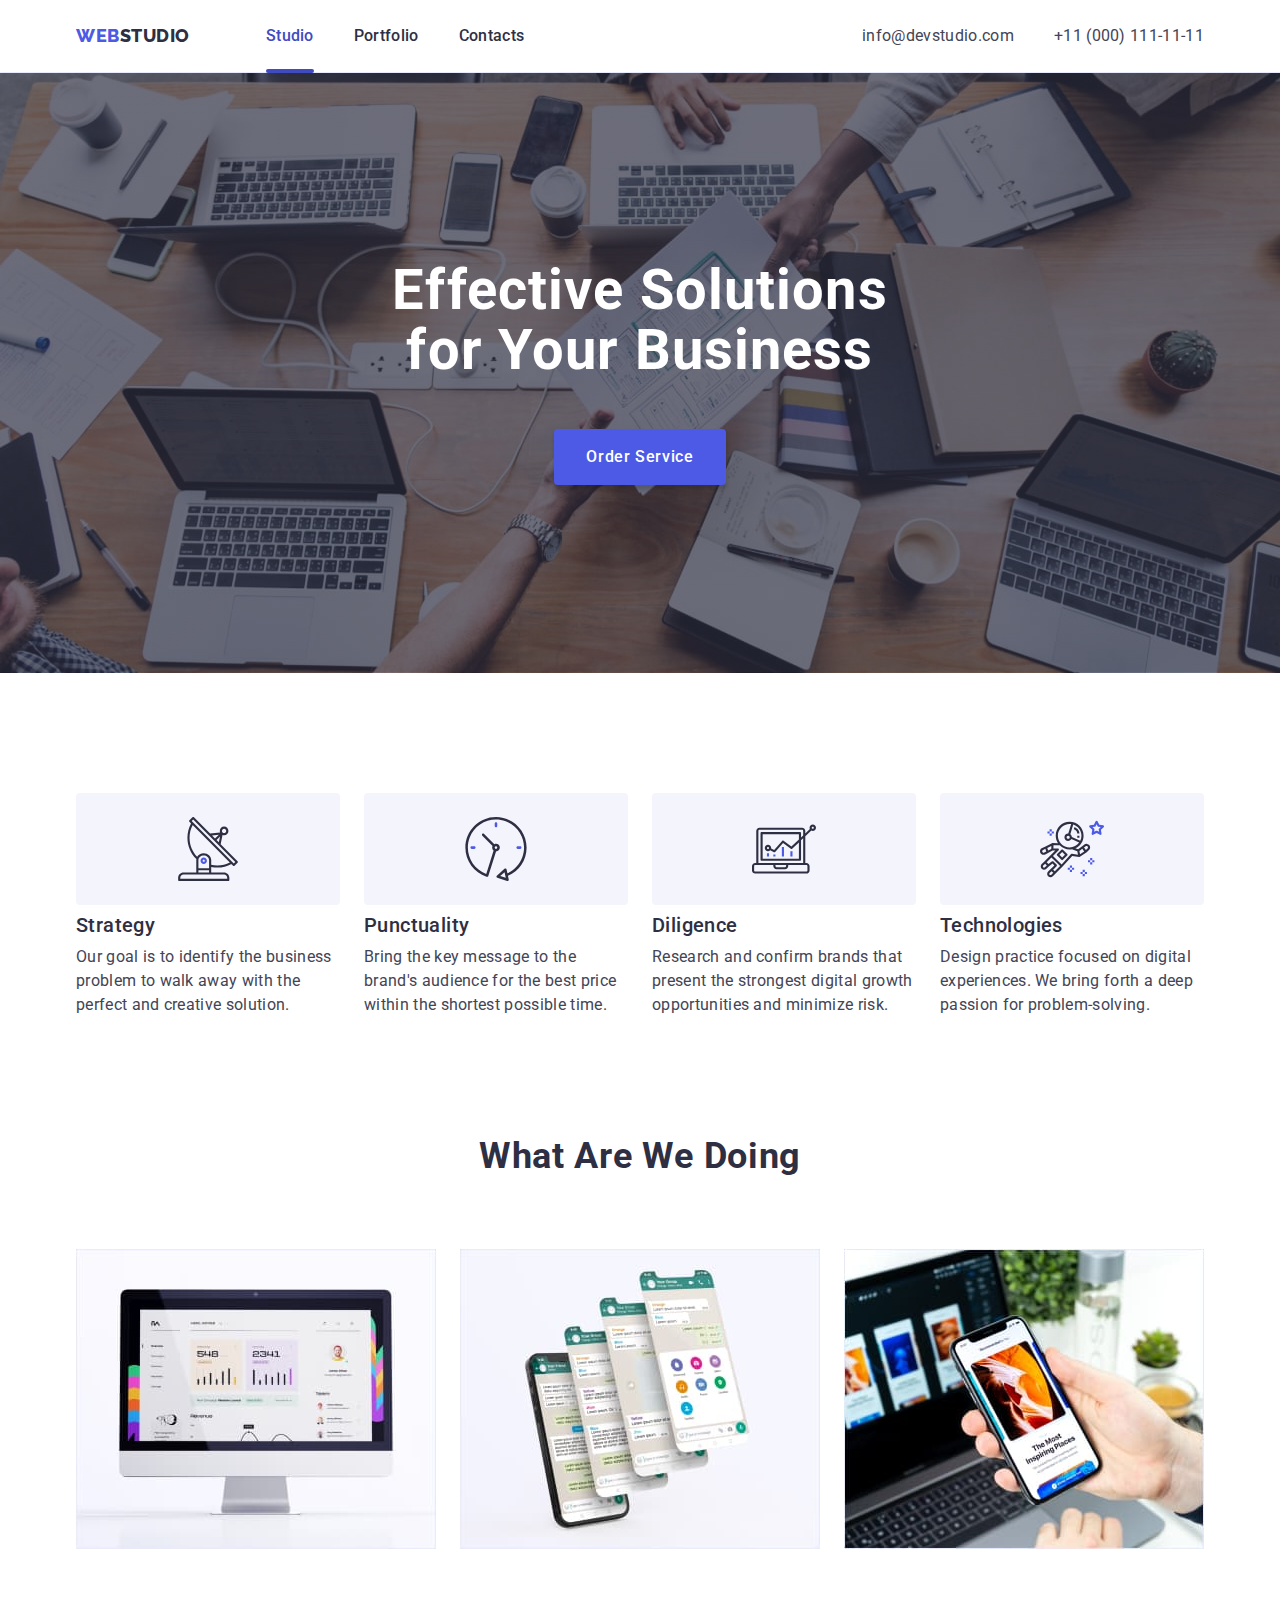
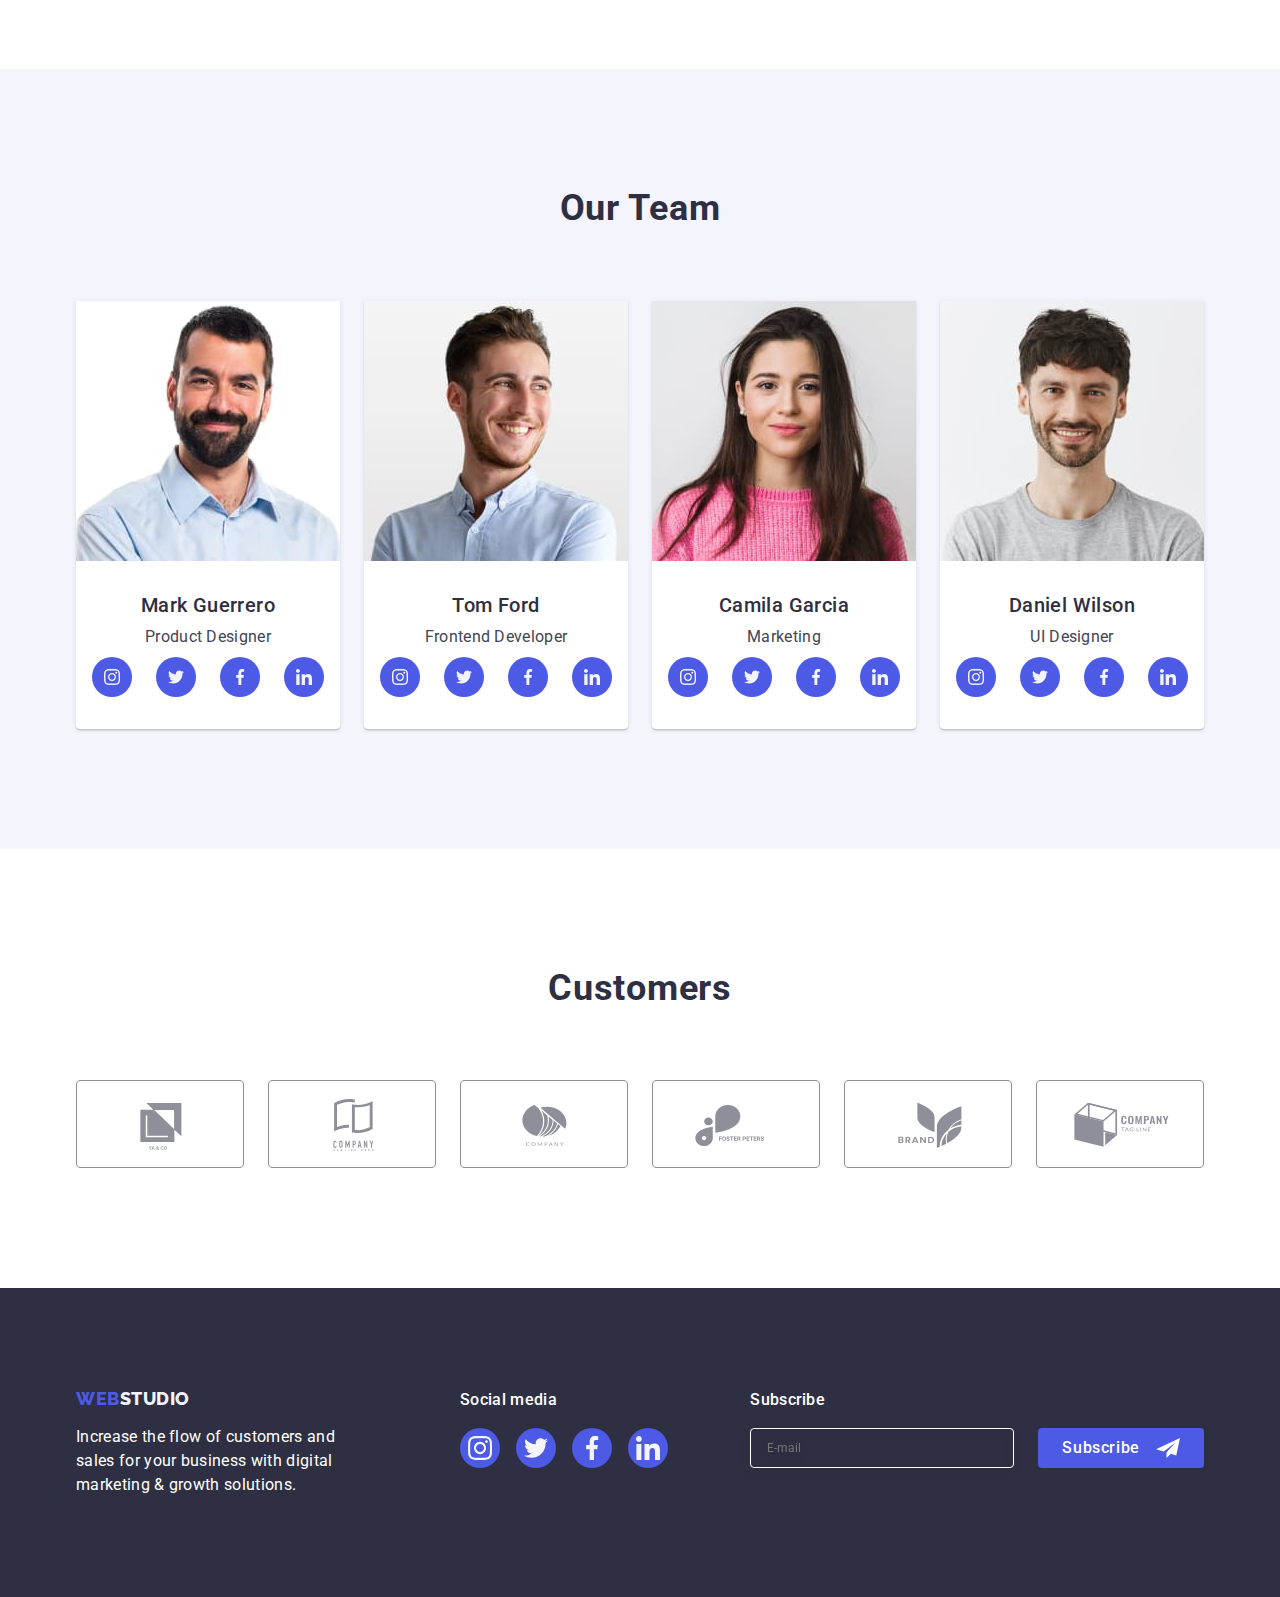
==== commit b68fda75: "asdasd" ====
--- a/index.html
+++ b/index.html
@@ -30,7 +30,9 @@
           >
           <ul class="nav-links list">
             <li class="nav-item item click">
-              <a href="./index.html" class="nav-link affter current link ">Studio</a>
+              <a href="./index.html" class="nav-link affter current link"
+                >Studio</a
+              >
             </li>
             <li class="nav-item item">
               <a href="./portfolio.html" class="nav-link link">Portfolio</a>
@@ -66,7 +68,9 @@
       <section class="hero">
         <div class="container">
           <h1 class="hero-title">Effective Solutions for Your Business</h1>
-          <button type="button" class="hero-button" data-modal-open>Order Service</button>
+          <button type="button" class="hero-button" data-modal-open>
+            Order Service
+          </button>
         </div>
       </section>
 
@@ -77,16 +81,10 @@
 
           <ul class="features-list list">
             <li class="features-item icon-anten">
-
               <div class="container-features-icon">
-                
-
                 <svg width="64" height="64">
-                  <use href="./images/icons.svg#icon-anten">
-
-                  </use>
-                </svg>
-
+                  <use href="./images/icons.svg#icon-anten"></use>
+                </svg>
               </div>
 
               <h3 class="features-title">Strategy</h3>
@@ -96,16 +94,10 @@
               </p>
             </li>
             <li class="features-item icon-clock">
-
               <div class="container-features-icon">
-              
-
                 <svg width="64" height="64">
-                  <use href="./images/icons.svg#icon-clock">
-                
-                  </use>
-                </svg>
-
+                  <use href="./images/icons.svg#icon-clock"></use>
+                </svg>
               </div>
 
               <h3 class="features-title">Punctuality</h3>
@@ -115,17 +107,12 @@
               </p>
             </li>
             <li class="features-item icon-diagram">
-
               <div class="container-features-icon">
-
                 <svg width="64" height="64">
-                  <use href="./images/icons.svg#icon-diagram">
-                
-                  </use>
-                </svg>
-              
-              </div>
-               
+                  <use href="./images/icons.svg#icon-diagram"></use>
+                </svg>
+              </div>
+
               <h3 class="features-title">Diligence</h3>
               <p class="features-text features-text-item">
                 Research and confirm brands that present the strongest digital
@@ -133,15 +120,10 @@
               </p>
             </li>
             <li class="features-item icon-astronaut">
-
               <div class="container-features-icon">
-
                 <svg width="64" height="64">
-                  <use href="./images/icons.svg#icon-astronaut">
-                
-                  </use>
-                </svg>
-              
+                  <use href="./images/icons.svg#icon-astronaut"></use>
+                </svg>
               </div>
 
               <h3 class="features-title">Technologies</h3>
@@ -158,7 +140,6 @@
 
       <section class="section section-padding">
         <div class="container">
-          
           <h2 class="section-caption">What are we doing</h2>
           <ul class="meny-list list">
             <li class="meny-item">
@@ -183,69 +164,64 @@
               />
             </li>
           </ul>
-          
-        </div>
-        </section>
-      
+        </div>
+      </section>
 
       <!--Наша команда-->
 
-      
-        <section class="section section-team">
-          <div class="container">
+      <section class="section section-team">
+        <div class="container">
           <h2 class="team-title">Our Team</h2>
           <ul class="team-list list">
             <li class="team-item">
-                <img src="./images/contact1.jpg" alt="Face Mark Guerrero" width="264" class="img-team" />
-                <div class="team-card-content">
-                  <h3 class="section-subject">Mark Guerrero</h3>
-                  <p class="section-text">Product Designer</p>
-
-                  <ul class="list list-social-media">
-                    <li  class="item-team-social">
-                      <a href="" class="link link-social-media team-icon-hover">
-                        <svg class="icon" width="16" height="16">
-                          <use href="./images/icons.svg#icon-instagram">
-
-                          </use>
-                        </svg>
-                      </a>
-                    </li>
-                    <li class="item-team-social">
-                      <a href="" class="link link-social-media team-icon-hover">
-                        <svg class="icon" width="16" height="16">
-                          <use href="./images/icons.svg#icon-twitter">
-                      
-                          </use>
-                        </svg>
-                      </a>
-                    </li>
-                    <li class="item-team-social">
-                      <a href="" class="link link-social-media team-icon-hover">
-                        <svg class="icon" width="16" height="16">
-                          <use href="./images/icons.svg#icon-facebook">
-                      
-                          </use>
-                        </svg>
-                      </a>
-                    </li>
-                    <li class="item-team-social">
-                      <a href="" class="link link-social-media team-icon-hover">
-                        <svg class="icon" width="16" height="16">
-                          <use href="./images/icons.svg#icon-linkedin">
-                      
-                          </use>
-                        </svg>
-                      </a>
-                    </li>
-                  </ul>
-                </div>
+              <img
+                src="./images/contact1.jpg"
+                alt="Face Mark Guerrero"
+                width="264"
+                class="img-team"
+              />
+              <div class="team-card-content">
+                <h3 class="section-subject">Mark Guerrero</h3>
+                <p class="section-text">Product Designer</p>
+
+                <ul class="list list-social-media">
+                  <li class="item-team-social">
+                    <a href="" class="link link-social-media team-icon-hover">
+                      <svg class="icon" width="16" height="16">
+                        <use href="./images/icons.svg#icon-instagram"></use>
+                      </svg>
+                    </a>
+                  </li>
+                  <li class="item-team-social">
+                    <a href="" class="link link-social-media team-icon-hover">
+                      <svg class="icon" width="16" height="16">
+                        <use href="./images/icons.svg#icon-twitter"></use>
+                      </svg>
+                    </a>
+                  </li>
+                  <li class="item-team-social">
+                    <a href="" class="link link-social-media team-icon-hover">
+                      <svg class="icon" width="16" height="16">
+                        <use href="./images/icons.svg#icon-facebook"></use>
+                      </svg>
+                    </a>
+                  </li>
+                  <li class="item-team-social">
+                    <a href="" class="link link-social-media team-icon-hover">
+                      <svg class="icon" width="16" height="16">
+                        <use href="./images/icons.svg#icon-linkedin"></use>
+                      </svg>
+                    </a>
+                  </li>
+                </ul>
+              </div>
             </li>
             <li class="team-item">
               <img
                 src="./images/contact2.jpg"
                 alt="Fece Tom Ford"
-                width="264" class="img-team"
+                width="264"
+                class="img-team"
               />
               <div class="team-card-content">
                 <h3 class="section-subject">Tom Ford</h3>
@@ -255,49 +231,40 @@
                   <li class="item-team-social">
                     <a href="" class="link link-social-media team-icon-hover">
                       <svg class="icon" width="16" height="16">
-                        <use href="./images/icons.svg#icon-instagram">
-                
-                        </use>
-                      </svg>
-                    </a>
-                  </li>
-                  <li class="item-team-social">
-                    <a href="" class="link link-social-media team-icon-hover">
-                      <svg class="icon" width="16" height="16">
-                        <use href="./images/icons.svg#icon-twitter">
-                
-                        </use>
-                      </svg>
-                    </a>
-                  </li>
-                  <li class="item-team-social">
-                    <a href="" class="link link-social-media team-icon-hover">
-                      <svg class="icon" width="16" height="16">
-                        <use href="./images/icons.svg#icon-facebook">
-                
-                        </use>
-                      </svg>
-                    </a>
-                  </li>
-                  <li class="item-team-social">
-                    <a href="" class="link link-social-media team-icon-hover">
-                      <svg class="icon" width="16" height="16">
-                        <use href="./images/icons.svg#icon-linkedin">
-                
-                        </use>
+                        <use href="./images/icons.svg#icon-instagram"></use>
+                      </svg>
+                    </a>
+                  </li>
+                  <li class="item-team-social">
+                    <a href="" class="link link-social-media team-icon-hover">
+                      <svg class="icon" width="16" height="16">
+                        <use href="./images/icons.svg#icon-twitter"></use>
+                      </svg>
+                    </a>
+                  </li>
+                  <li class="item-team-social">
+                    <a href="" class="link link-social-media team-icon-hover">
+                      <svg class="icon" width="16" height="16">
+                        <use href="./images/icons.svg#icon-facebook"></use>
+                      </svg>
+                    </a>
+                  </li>
+                  <li class="item-team-social">
+                    <a href="" class="link link-social-media team-icon-hover">
+                      <svg class="icon" width="16" height="16">
+                        <use href="./images/icons.svg#icon-linkedin"></use>
                       </svg>
                     </a>
                   </li>
                 </ul>
-
-
               </div>
             </li>
             <li class="team-item">
               <img
                 src="./images/contact3.jpg"
                 alt="Face Camila Garcia"
-                width="264" class="img-team"
+                width="264"
+                class="img-team"
               />
               <div class="team-card-content">
                 <h3 class="section-subject">Camila Garcia</h3>
@@ -307,361 +274,313 @@
                   <li class="item-social-media">
                     <a href="" class="link link-social-media team-icon-hover">
                       <svg class="icon" width="16" height="16">
-                        <use href="./images/icons.svg#icon-instagram">
-                
-                        </use>
-                      </svg>
-                    </a>
-                  </li>
-                  <li class="item-team-social">
-                    <a href="" class="link link-social-media team-icon-hover">
-                      <svg class="icon" width="16" height="16">
-                        <use href="./images/icons.svg#icon-twitter">
-                
-                        </use>
-                      </svg>
-                    </a>
-                  </li>
-                  <li class="item-team-social">
-                    <a href="" class="link link-social-media team-icon-hover">
-                      <svg class=" icon" width="16" height="16">
-                        <use href="./images/icons.svg#icon-facebook">
-                
-                        </use>
-                      </svg>
-                    </a>
-                  </li>
-                  <li class="item-team-social">
-                    <a href="" class="link link-social-media team-icon-hover">
-                      <svg class=" icon" width="16" height="16">
-                        <use href="./images/icons.svg#icon-linkedin">
-                
-                        </use>
+                        <use href="./images/icons.svg#icon-instagram"></use>
+                      </svg>
+                    </a>
+                  </li>
+                  <li class="item-team-social">
+                    <a href="" class="link link-social-media team-icon-hover">
+                      <svg class="icon" width="16" height="16">
+                        <use href="./images/icons.svg#icon-twitter"></use>
+                      </svg>
+                    </a>
+                  </li>
+                  <li class="item-team-social">
+                    <a href="" class="link link-social-media team-icon-hover">
+                      <svg class="icon" width="16" height="16">
+                        <use href="./images/icons.svg#icon-facebook"></use>
+                      </svg>
+                    </a>
+                  </li>
+                  <li class="item-team-social">
+                    <a href="" class="link link-social-media team-icon-hover">
+                      <svg class="icon" width="16" height="16">
+                        <use href="./images/icons.svg#icon-linkedin"></use>
                       </svg>
                     </a>
                   </li>
                 </ul>
-
-
               </div>
             </li>
             <li class="team-item">
               <img
                 src="./images/contact4.jpg"
                 alt="Face Daniel Wilson"
-                width="264" class="img-team"
+                width="264"
+                class="img-team"
               />
               <div class="team-card-content">
                 <h3 class="section-subject">Daniel Wilson</h3>
                 <p class="section-text">UI Designer</p>
 
                 <ul class="list list-social-media">
-
-                  <li class="item-team-social">
-
-                    <a href="" class="link link-social-media team-icon-hover">
-
-                      <svg class="icon" width="16" height="16">
-
-                        <use href="./images/icons.svg#icon-instagram">
-                
-                        </use>
-                      </svg>
-                    </a>
-                  </li>
-                  <li class="item-team-social">
-                    <a href="" class="link link-social-media team-icon-hover">
-                      <svg class="icon" width="16" height="16">
-                        <use href="./images/icons.svg#icon-twitter">
-                
-                        </use>
-                      </svg>
-                    </a>
-                  </li>
-                  <li class="item-team-social">
-                    <a href="" class="link link-social-media team-icon-hover">
-                      <svg class="icon" width="16" height="16">
-                        <use href="./images/icons.svg#icon-facebook">
-                
-                        </use>
-                      </svg>
-                    </a>
-                  </li>
-                  <li class="item-team-social">
-                    <a href="" class="link link-social-media  team-icon-hover">
-                      <svg class="icon" width="16" height="16">
-                        <use href="./images/icons.svg#icon-linkedin">
-                
-                        </use>
+                  <li class="item-team-social">
+                    <a href="" class="link link-social-media team-icon-hover">
+                      <svg class="icon" width="16" height="16">
+                        <use href="./images/icons.svg#icon-instagram"></use>
+                      </svg>
+                    </a>
+                  </li>
+                  <li class="item-team-social">
+                    <a href="" class="link link-social-media team-icon-hover">
+                      <svg class="icon" width="16" height="16">
+                        <use href="./images/icons.svg#icon-twitter"></use>
+                      </svg>
+                    </a>
+                  </li>
+                  <li class="item-team-social">
+                    <a href="" class="link link-social-media team-icon-hover">
+                      <svg class="icon" width="16" height="16">
+                        <use href="./images/icons.svg#icon-facebook"></use>
+                      </svg>
+                    </a>
+                  </li>
+                  <li class="item-team-social">
+                    <a href="" class="link link-social-media team-icon-hover">
+                      <svg class="icon" width="16" height="16">
+                        <use href="./images/icons.svg#icon-linkedin"></use>
                       </svg>
                     </a>
                   </li>
                 </ul>
-                
-              </div>
-            </li>
-          </ul>
-          </div>
-        </section>
-
-          <!-- ----------------- КЛИЕНТЫ -------------- -->
-          
-          <section class="section-costumers">
-          
-            <div class="container">
-              <h2 class="title-costumers">Customers</h2>
-              
-              <ul class="list-costumers">
-                <li class="item-costumers">
-                  <a href="" class="link-costumers">
-                  <svg class="icon-costumers" width="104" height="56">
-                    <use href="./images/icons.svg#icon-logo">
-
-                    </use>
-                  </svg>
-                </a>
-              </li>
-
-                <li class="item-costumers">
-                  <a href="" class="link-costumers">
-
-                    <svg class="icon-costumers" width="104" height="56">
-                      <use href="./images/icons.svg#icon-logo-1">
-                      </use>
-                    </svg>
-
-                  </a>
-                </li>
-
-                <li class="item-costumers">
-                  <a href="" class="link-costumers">
-
-                    <svg class="icon-costumers" width="104" height="56">
-                      <use href="./images/icons.svg#icon-logo-2">
-                      </use>
-                    </svg>
-
-                  </a>
-                </li>
-
-                <li class="item-costumers">
-                  <a href="" class="link-costumers">
-
-                    <svg class="icon-costumers" width="104" height="56">
-                      <use href="./images/icons.svg#icon-logo-3">
-                      </use>
-                    </svg>
-
-                  </a>
-                </li>
-                <li class="item-costumers">
-                  <a href="" class="link-costumers">
-
-                    <svg class="icon-costumers" width="104" height="56">
-                      <use href="./images/icons.svg#icon-logo-4">
-                      </use>
-                    </svg>
-
-                  </a>
-                </li>
-                <li class="item-costumers">
-                  <a href="" class="link-costumers">
-
-                    <svg class="icon-costumers" width="104" height="56">
-                      <use href="./images/icons.svg#icon-logo-5">
-                      </use>
-                    </svg>
-
-                  </a>
-                </li>
-              </ul>
-            </div>
-
-          </section>
-      
+              </div>
+            </li>
+          </ul>
+        </div>
+      </section>
+
+      <!-- ----------------- КЛИЕНТЫ -------------- -->
+
+      <section class="section-costumers">
+        <div class="container">
+          <h2 class="title-costumers">Customers</h2>
+
+          <ul class="list-costumers">
+            <li class="item-costumers">
+              <a href="" class="link-costumers">
+                <svg class="icon-costumers" width="104" height="56">
+                  <use href="./images/icons.svg#icon-logo"></use>
+                </svg>
+              </a>
+            </li>
+
+            <li class="item-costumers">
+              <a href="" class="link-costumers">
+                <svg class="icon-costumers" width="104" height="56">
+                  <use href="./images/icons.svg#icon-logo-1"></use>
+                </svg>
+              </a>
+            </li>
+
+            <li class="item-costumers">
+              <a href="" class="link-costumers">
+                <svg class="icon-costumers" width="104" height="56">
+                  <use href="./images/icons.svg#icon-logo-2"></use>
+                </svg>
+              </a>
+            </li>
+
+            <li class="item-costumers">
+              <a href="" class="link-costumers">
+                <svg class="icon-costumers" width="104" height="56">
+                  <use href="./images/icons.svg#icon-logo-3"></use>
+                </svg>
+              </a>
+            </li>
+            <li class="item-costumers">
+              <a href="" class="link-costumers">
+                <svg class="icon-costumers" width="104" height="56">
+                  <use href="./images/icons.svg#icon-logo-4"></use>
+                </svg>
+              </a>
+            </li>
+            <li class="item-costumers">
+              <a href="" class="link-costumers">
+                <svg class="icon-costumers" width="104" height="56">
+                  <use href="./images/icons.svg#icon-logo-5"></use>
+                </svg>
+              </a>
+            </li>
+          </ul>
+        </div>
+      </section>
     </main>
     <!--Подвал сайта-->
     <footer class="footer">
-      
-        <div class="container footer-container">
-          <div class="footer-container-text">
-            <a href="./index.html" class="logo-footer link">Web<span class="footer-logo-span">Studio</span>
-            </a>
-            <p class="footer-text">
-              Increase the flow of customers and sales for your business with
-              digital marketing & growth solutions.
-            </p>
-          </div>
-        
+      <div class="container footer-container">
+        <div class="footer-container-text">
+          <a href="./index.html" class="logo-footer link"
+            >Web<span class="footer-logo-span">Studio</span>
+          </a>
+          <p class="footer-text">
+            Increase the flow of customers and sales for your business with
+            digital marketing & growth solutions.
+          </p>
+        </div>
 
         <div class="footer-social-media">
-
           <p class="footer-social-media-text">Social media</p>
-          
+
           <ul class="footer-list">
             <li class="item-footer-social">
               <a href="" class="link link-social-media footer-social-link">
                 <svg class="icon" width="24" height="24">
-                  <use href="./images/icons.svg#icon-instagram">
-            
-                  </use>
-                </svg>
-              </a>
-            </li>
-            <li  class="item-footer-social">
+                  <use href="./images/icons.svg#icon-instagram"></use>
+                </svg>
+              </a>
+            </li>
+            <li class="item-footer-social">
               <a href="" class="link link-social-media footer-social-link">
                 <svg class="icon" width="24" height="24">
-                  <use href="./images/icons.svg#icon-twitter">
-            
-                  </use>
-                </svg>
-              </a>
-            </li>
-            <li  class="item-footer-social">
+                  <use href="./images/icons.svg#icon-twitter"></use>
+                </svg>
+              </a>
+            </li>
+            <li class="item-footer-social">
               <a href="" class="link link-social-media footer-social-link">
                 <svg class="icon" width="24" height="24">
-                  <use href="./images/icons.svg#icon-facebook">
-            
-                  </use>
+                  <use href="./images/icons.svg#icon-facebook"></use>
                 </svg>
               </a>
             </li>
             <li class="item-footer-social">
               <a href="" class="link link-social-media footer-social-link">
-
                 <svg class="icon" width="24" height="24">
-
                   <use href="./images/icons.svg#icon-linkedin"></use>
-                  
-                </svg>
-              </a>
-            </li>
-          </ul>
-
-         
-
-        </div>
-
-        <form class="form-list-footer"> 
-        <label for="subscribe" class="subscribe">
-                <span class="subscribe-text"> Subscribe </span>
-                <input type="email" name="subscribe" autocomplete="on" placeholder="E-mail" class="form-footer" id="subscribe">
-                
-        </label>
-        
-          
-          <div class="container-button-futter">
+                </svg>
+              </a>
+            </li>
+          </ul>
+        </div>
+        <!-- ----------FORM------------------ -->
+        <div class="container-form">
+          <p class="subscribe-text">Subscribe</p>
+
+          <form class="form-list-footer">
+            <label for="subscribe" class="label-subscribe"
+              ><input
+                type="email"
+                name="subscribe"
+                autocomplete="on"
+                placeholder="E-mail"
+                id="subscribe"
+                class="form-footer"
+            /></label>
+
             <button type="submit" class="btn-form-footter">
               Subscribe
+              <svg width="24" height="24" class="icon-btn-footter">
+                <use href="./images/icons.svg#icon-fly-litac"></use>
+              </svg>
             </button>
-            <svg width="24" height="20" class="icon-btn-footter">
-              <use href="./images/icons.svg#icon-fly-litac">
-            
-              </use>
-            </svg>
-          </div>
-
+          </form>
+        </div>
+      </div>
+    </footer>
+
+    <!-- ------------------МОДЕЛЬНОЕ ОКНО----------------- -->
+
+    <div class="backdrop is-hidden" data-modal>
+      <div class="modal">
+        <button
+          type="button"
+          class="close-model-btn btn-model"
+          data-modal-close
+        >
+          <svg width="8" height="8" class="svg-modal-btn">
+            <use href="./images/icons.svg#icon-close-black"></use>
+          </svg>
+        </button>
+
+        <p class="title-modal">Leave your contacts and we will call you back</p>
+
+        <form>
+          <fieldset class="list-form">
+            <div class="container-form-components">
+              <label for="name" class="form-text-clue">Name</label>
+              <input
+                class="input-user"
+                type="text"
+                name="user-name"
+                required
+                autocomplete="on"
+                id="name"
+              />
+
+              <svg width="18" height="24" class="icons-svg-form">
+                <use href="./images/icons.svg#icon-user"></use>
+              </svg>
+            </div>
+
+            <div class="container-form-components">
+              <label for="phone" class="form-text-clue">Phone</label>
+              <input
+                class="input-user"
+                type="tel"
+                name="user-tel"
+                required
+                autocomplete="on"
+                id="phone"
+              />
+
+              <svg width="18" height="24" class="icons-svg-form">
+                <use href="./images/icons.svg#icon-phone"></use>
+              </svg>
+            </div>
+
+            <div class="container-form-components">
+              <label for="email" class="form-text-clue">E-mail</label>
+              <input
+                class="input-user"
+                type="email"
+                name="user-mail"
+                required
+                autocomplete="on"
+                id="email"
+              />
+
+              <svg width="18" height="24" class="icons-svg-form">
+                <use href="./images/icons.svg#icon-email"></use>
+              </svg>
+            </div>
+
+            <div class="container-form-components">
+              <label for="com" class="form-text-clue">Comment</label>
+              <textarea
+                name="comment"
+                id="com"
+                class="comment-form"
+                placeholder="Text input"
+              ></textarea>
+            </div>
+
+            <div class="container-form-checkbox">
+              <label for="accept" class="accept-text">
+                <input
+                  type="checkbox"
+                  name="accept"
+                  id="accept"
+                  class="accept"
+                  value="accept"
+                />
+                <svg width="10" height="8" class="icons-accept">
+                  <use
+                    class="is-hidden-icon-checkbox"
+                    href="./images/icons.svg#icon-checkbox"
+                  ></use>
+                </svg>
+                I accept the terms and conditions of the
+                <a href="#">Privacy Policy</a>
+              </label>
+            </div>
+            <button type="submit" class="send-btn-form">Send</button>
+          </fieldset>
         </form>
-
-        </div>
-      
-    </footer>
-
-
- <!-- ------------------МОДЕЛЬНОЕ ОКНО----------------- -->
-
- <div class="backdrop is-hidden " data-modal>
-
-  <div class="modal ">
-    <button type="button" class="close-model-btn btn-model" data-modal-close>
-      <svg width="8" height="8" class="svg-modal-btn">
-        <use href="./images/icons.svg#icon-close-black">
-
-        </use>
-      </svg>
-    </button>
-
-    <h2 class="title-modal">Leave your contacts and we will call you back</h2>
-     
-    
-      <form>
-       <fieldset class="list-form">
-        <div class="container-form-components">
-          <label for="name" class="form-text-clue">Name</label>
-          <input class="input-user" type="text" name="user-name" required autocomplete="on" id="name">
-
-          
-            <svg width="18" height="24" class="icons-svg-form" >
-              <use href="./images/icons.svg#icon-user">
-          
-              </use>
-            </svg>
-          
-        </div>
-        
-        <div class="container-form-components">
-          <label for="phone" class="form-text-clue">Phone</label>
-          <input class="input-user" type="tel" name="user-tel" required autocomplete="on" id="phone">
-
-          
-            <svg width="18" height="24" class="icons-svg-form">
-              <use href="./images/icons.svg#icon-phone">
-          
-              </use>
-            </svg>
-          
-        </div>
-        
-        <div class="container-form-components">
-          <label for="email" class="form-text-clue">E-mail</label>
-          <input class="input-user" type="email" name="user-mail" required autocomplete="on" id="email">
-
-          
-            <svg width="18" height="24" class="icons-svg-form">
-              <use href="./images/icons.svg#icon-email">
-          
-              </use>
-            </svg>
-          
-        </div>
-        
-        <div class="container-form-components">
-          <label for="com" class="form-text-clue">Comment</label>
-          <textarea name="comment" id="com" class="comment-form" placeholder="Text input"></textarea>
-        </div>
-        
-      <div class="container-form-checkbox">
-        
-        <label for="accept" class="accept-text">
-          <input type="checkbox" name="accept" id="accept" class="accept" value="accept">
-          <svg width="10" height="8" class="icons-accept">
-            <use class="is-hidden-icon-checkbox" href="./images/icons.svg#icon-checkbox">
-          
-            </use>
-          </svg>
-          I accept the terms and conditions of the <a href="#">Privacy Policy</a>
-        
-       </label>
-        
-          
-           
-          
-        
       </div>
-        <button type="submit" class="send-btn-form">Send</button>
-       </fieldset>
-      </form>
-     
-
-    
-  </div>
-
- </div>
-
-
- <!-- -----------СКРИПТ МОДЕЛЬНОГО ОКНА---------------- -->
-
-<script src="./js/modal.js"></script>
-
+    </div>
+
+    <!-- -----------СКРИПТ МОДЕЛЬНОГО ОКНА---------------- -->
+
+    <script src="./js/modal.js"></script>
   </body>
 </html>
--- a/css/styles.css
+++ b/css/styles.css
@@ -618,10 +618,6 @@
 
 .form-list-footer {
   display: flex;
-  align-items: flex-end;
-  gap: 24px;
-
-  margin-left: auto;
 }
 
 .subscribe {
@@ -636,8 +632,13 @@
   font-weight: 500;
   font-size: 16px;
   line-height: 1.5;
-
-  letter-spacing: 0.02em;
+  margin-bottom: 16px;
+  letter-spacing: 0.02em;
+  color: #ffffff;
+}
+
+.label-subscribe {
+  margin-right: 24px;
 }
 
 .form-footer {
@@ -645,12 +646,20 @@
   border: none;
   width: 264px;
   height: 40px;
-  padding: 8px 16px;
+
+  padding-left: 16px;
 
   border: 1px solid #ffffff;
   border-radius: 4px;
-  background-color: inherit;
+  background-color: transparent;
   color: #ffffff;
+  filter: drop-shadow(0px 4px 4px rgba(0, 0, 0, 0.15));
+
+  font-size: 12px;
+  line-height: 1.5;
+  line-height: 1.5;
+
+  transition: border-color 250ms cubic-bezier(0.4, 0, 0.2, 1);
 }
 
 .form-footer:focus {
@@ -659,8 +668,10 @@
 
 .btn-form-footter {
   display: flex;
-  justify-content: flex-start;
-  width: 165px;
+  justify-content: center;
+  align-items: center;
+  min-width: 165px;
+  height: 40px;
   padding: 8px 24px;
 
   background-color: var(--button-color);
@@ -671,6 +682,7 @@
   font-weight: 500;
   font-size: 16px;
   line-height: 1.5;
+  letter-spacing: 0.04em;
   border: none;
   border-radius: 4px;
   cursor: pointer;
@@ -679,7 +691,7 @@
 }
 
 .btn-form-footter:hover {
-  background-color: var(--acsent-color);
+  background-color: #31d0aa;
 }
 
 .container-button-futter {
@@ -688,10 +700,7 @@
 }
 
 .icon-btn-footter {
-  position: absolute;
-  top: 50%;
-  right: 24px;
-  transform: translateY(-50%);
+  margin-left: 16px;
 }
 /* -----------------------СТРАНИЦА ПОРТФОЛИО---------------------- */
 
@@ -1068,6 +1077,10 @@
   color: #8e8f99;
 }
 
+.container-form {
+  margin-left: auto;
+}
+
 .container-form-checkbox {
   display: flex;
 
@@ -1105,7 +1118,7 @@
 
 .send-btn-form:hover,
 .send-btn-form:focus {
-  background-color: var(--acsent-color);
+  background-color: var();
 }
 
 .icons-accept {
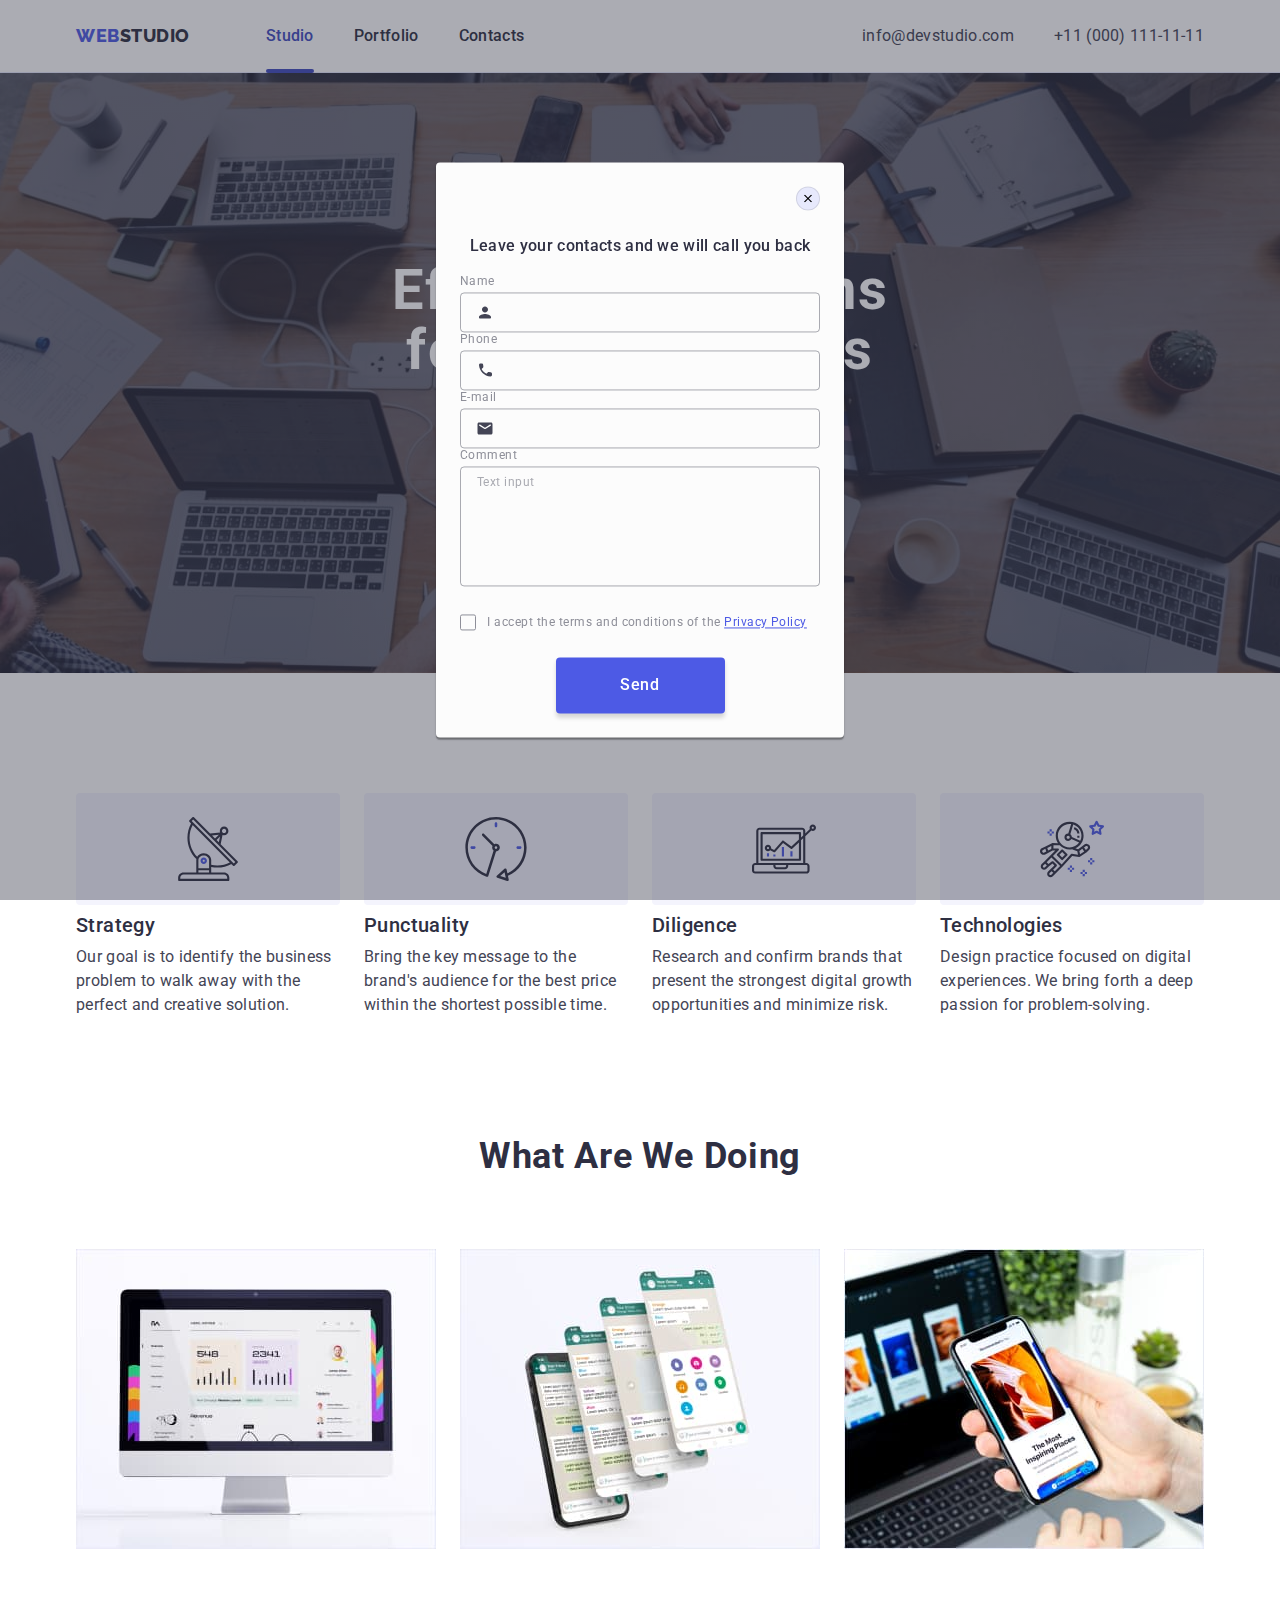
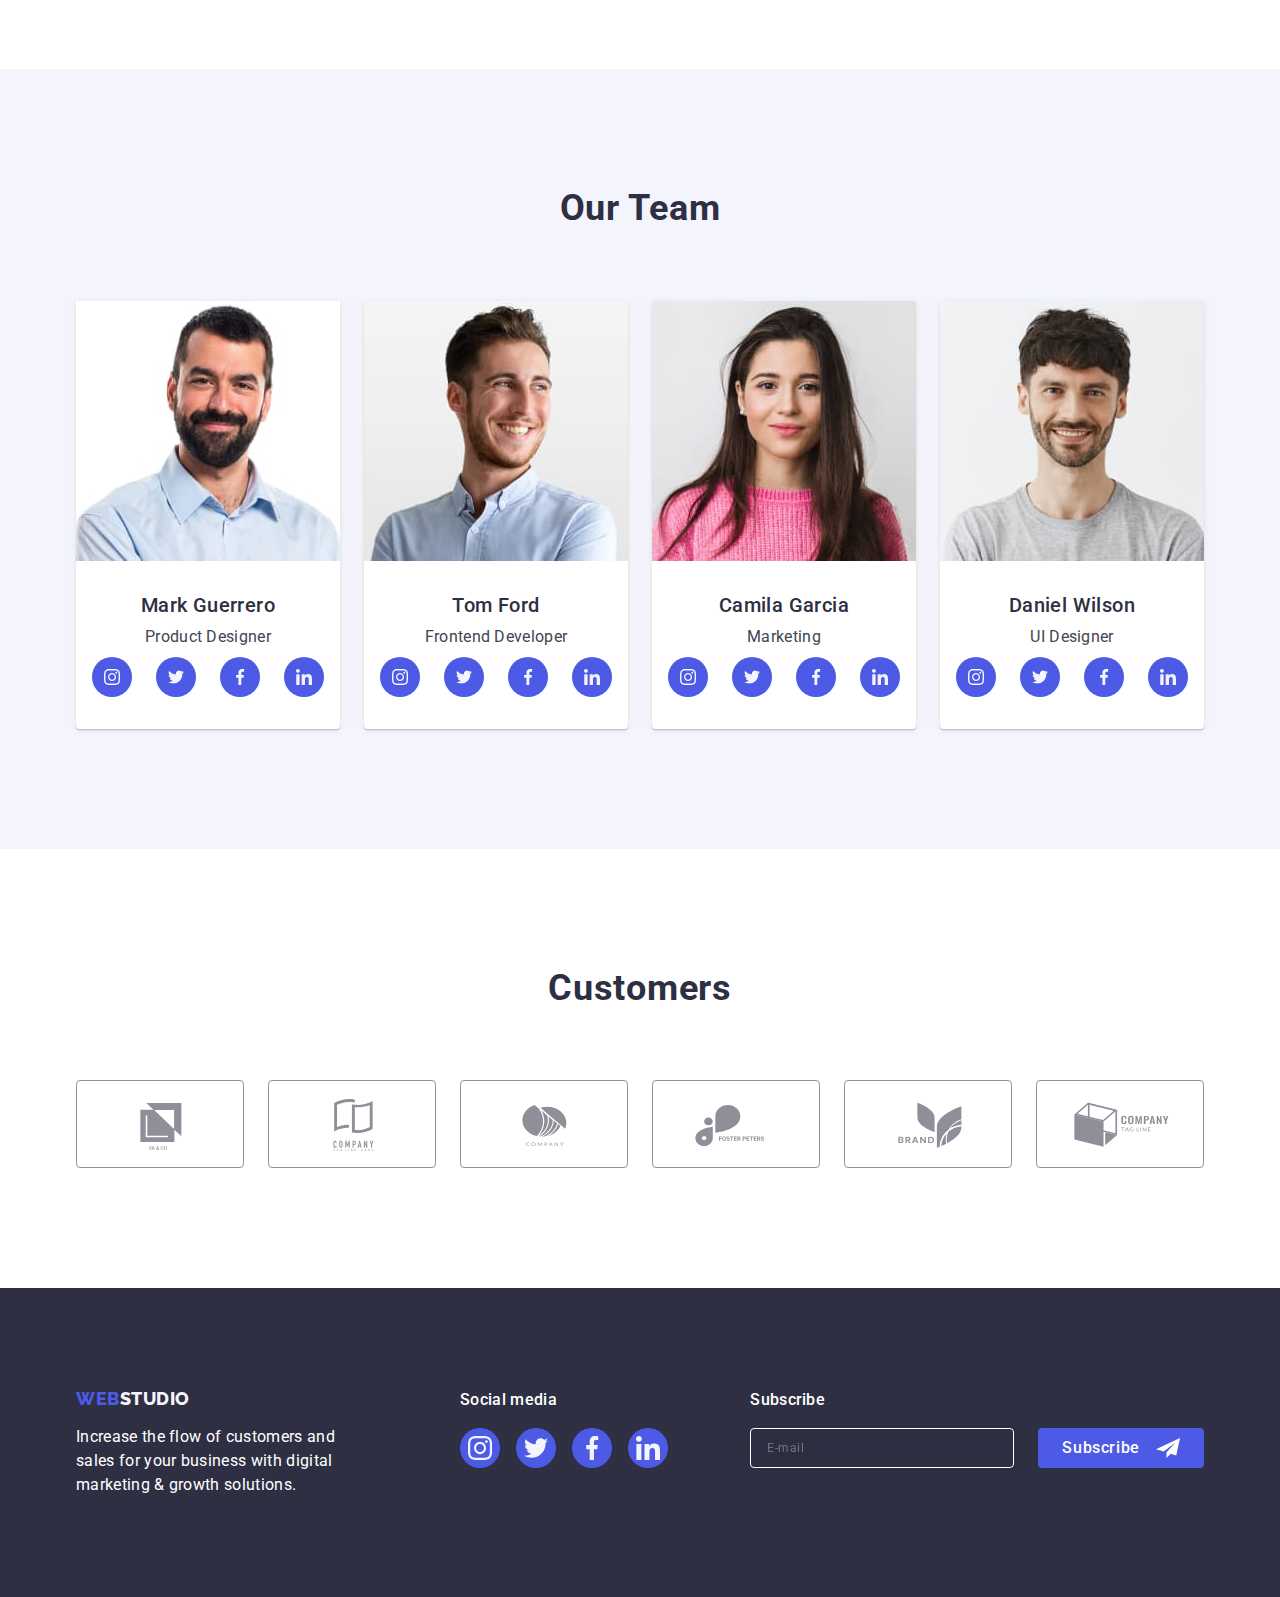
==== commit 73ca5ad2: "sada" ====
--- a/index.html
+++ b/index.html
@@ -480,7 +480,7 @@
 
     <!-- ------------------МОДЕЛЬНОЕ ОКНО----------------- -->
 
-    <div class="backdrop is-hidden" data-modal>
+    <div class="backdrop " data-modal>
       <div class="modal">
         <button
           type="button"
@@ -495,25 +495,21 @@
         <p class="title-modal">Leave your contacts and we will call you back</p>
 
         <form>
-          <fieldset class="list-form">
-            <div class="container-form-components">
-              <label for="name" class="form-text-clue">Name</label>
-              <input
-                class="input-user"
-                type="text"
-                name="user-name"
-                required
-                autocomplete="on"
-                id="name"
-              />
-
-              <svg width="18" height="24" class="icons-svg-form">
-                <use href="./images/icons.svg#icon-user"></use>
-              </svg>
-            </div>
-
-            <div class="container-form-components">
+
+          <div class="list-form">
+              <label for="user-name" class="form-text-clue">Name</label>
+              <div class="container-icon-input">
+                <input class="input-user" type="text" name="user-name" required autocomplete="on" id="user-name" />
+                
+                <svg width="18" height="24" class="icons-svg-form">
+                  <use href="./images/icons.svg#icon-user"></use>
+                </svg>
+              </div>
+           </div>
+
+            <div class="list-form">
               <label for="phone" class="form-text-clue">Phone</label>
+              <div class="container-icon-input">
               <input
                 class="input-user"
                 type="tel"
@@ -527,57 +523,47 @@
                 <use href="./images/icons.svg#icon-phone"></use>
               </svg>
             </div>
-
-            <div class="container-form-components">
+            
+              
+            
+             <div class="list-form">
               <label for="email" class="form-text-clue">E-mail</label>
-              <input
-                class="input-user"
-                type="email"
-                name="user-mail"
-                required
-                autocomplete="on"
-                id="email"
-              />
-
-              <svg width="18" height="24" class="icons-svg-form">
-                <use href="./images/icons.svg#icon-email"></use>
-              </svg>
-            </div>
-
-            <div class="container-form-components">
-              <label for="com" class="form-text-clue">Comment</label>
-              <textarea
-                name="comment"
-                id="com"
-                class="comment-form"
-                placeholder="Text input"
-              ></textarea>
-            </div>
-
-            <div class="container-form-checkbox">
-              <label for="accept" class="accept-text">
-                <input
-                  type="checkbox"
-                  name="accept"
-                  id="accept"
-                  class="accept"
-                  value="accept"
-                />
-                <svg width="10" height="8" class="icons-accept">
-                  <use
-                    class="is-hidden-icon-checkbox"
-                    href="./images/icons.svg#icon-checkbox"
-                  ></use>
-                </svg>
-                I accept the terms and conditions of the
-                <a href="#">Privacy Policy</a>
-              </label>
-            </div>
+              <div class="container-icon-input">
+                <input class="input-user" type="email" name="user-mail" required autocomplete="on" id="email" />
+              
+                <svg width="18" height="24" class="icons-svg-form">
+                  <use href="./images/icons.svg#icon-email"></use>
+                </svg>
+              </div>
+             </div>
+            
+
+            
+              <div class="container-texteria">
+                <label for="user-comment" class="form-text-clue">Comment</label>
+                <textarea name="user-comment" id="user-comment" class="comment-form" placeholder="Text input"></textarea>
+              </div>
+            
+
+            
+              <div class="container-accept">
+                  <input type="checkbox" name="user-privacy"  id="user-privacy" class="accept" value="true" />
+                  <label for="user-privacy" class="accept-text">
+                    <span class="span-form-svg-privacy">
+                         <svg width="10" height="8" class="icons-accept">
+                         <use class="is-hidden-icon-checkbox" href="./images/icons.svg#icon-checkbox"></use>
+                     </svg>
+                    </span>
+                    I accept the terms and conditions of the
+                    <a href="#" class="privacy-link">Privacy Policy</a>
+                  </label>
+              </div>
+            
             <button type="submit" class="send-btn-form">Send</button>
-          </fieldset>
+         
         </form>
-      </div>
-    </div>
+      
+    
 
     <!-- -----------СКРИПТ МОДЕЛЬНОГО ОКНА---------------- -->
 
--- a/css/styles.css
+++ b/css/styles.css
@@ -86,6 +86,7 @@
   --button-portvolio-color: #f4f4fd;
   --color-icon: #f4f4fd;
   --color-icon-costumers: #8e8f99;
+  --form-text-color: #8e8f99;
 }
 
 /* Контейнер */
@@ -657,7 +658,7 @@
 
   font-size: 12px;
   line-height: 1.5;
-  line-height: 1.5;
+  letter-spacing: 0.04em;
 
   transition: border-color 250ms cubic-bezier(0.4, 0, 0.2, 1);
 }
@@ -951,12 +952,6 @@
   margin-bottom: 16px;
 }
 
-.list-form {
-  border: none;
-  padding: 0;
-  margin: 0;
-}
-
 .container-form-components {
   position: relative;
   display: flex;
@@ -965,6 +960,12 @@
 
   margin-bottom: 8px;
 }
+
+/* .list-form {
+  display: flex;
+  flex-direction: column;
+  gap: 8px;
+} */
 
 /* 
 .icons-form {
@@ -979,7 +980,7 @@
 } */
 
 .input-user {
-  outline: none;
+  outline: transparent;
   border: none;
   width: 100%;
   height: 40px;
@@ -987,11 +988,12 @@
 
   border: 1px solid rgba(46, 47, 66, 0.4);
   border-radius: 4px;
-  transition: border 250ms cubic-bezier(0.4, 0, 0.2, 1);
+  background-color: transparent;
+  transition: border-color 250ms cubic-bezier(0.4, 0, 0.2, 1);
 }
 
 .input-user:focus {
-  border: 1px solid #4d5ae5;
+  border-color: #4d5ae5;
 }
 
 .icons-form {
@@ -999,51 +1001,61 @@
 }
 
 .input-user:focus + .icons-svg-form {
-  color: var(--button-color);
-}
-
-.form-text-clue {
-  position: relative;
+  fill: var(--button-color);
 }
 
 .icons-svg-form {
   position: absolute;
-  top: 46%;
-  left: 19px;
-  transform: translatex(-50%);
-
-  transition: color 250ms cubic-bezier(0.4, 0, 0.2, 1);
+  top: 50%;
+  left: 16px;
+  transform: translateY(-50%);
+
+  transition: fill 250ms cubic-bezier(0.4, 0, 0.2, 1);
   fill: currentColor;
   cursor: pointer;
 }
 
 .form-text-clue {
+  display: block;
   font-family: 'Roboto';
-  color: #8e8f99;
+  color: var(--form-text-color);
   font-weight: 400;
   font-size: 12px;
-  line-height: 1.16;
+  line-height: 1.17;
   letter-spacing: 0.04em;
+  margin-bottom: 4px;
+}
+
+.container-icon-input {
+  position: relative;
+}
+
+.container-texteria {
+  margin-bottom: 16px;
 }
 
 .comment-form {
   outline: none;
   border: none;
 
-  width: 360px;
+  font-size: 12px;
+  line-height: 1.17;
+  letter-spacing: 0.04em;
+  width: 100%;
   height: 120px;
-  padding-left: 16px;
-  padding-top: 8px;
-  padding-bottom: 8px;
-  margin-bottom: 16px;
+  padding: 8px 16px;
+  color: rgba(46, 47, 66, 0.4);
+  background-color: transparent;
+  resize: none;
+
   border: 1px solid rgba(46, 47, 66, 0.4);
   border-radius: 4px;
 
-  transition: border 250ms cubic-bezier(0.4, 0, 0.2, 1);
+  transition: border-color 250ms cubic-bezier(0.4, 0, 0.2, 1);
 }
 
 .comment-form:focus {
-  border: 1px solid #4d5ae5;
+  border-color: #4d5ae5;
 }
 
 .comment-form::placeholder {
@@ -1060,74 +1072,84 @@
 .accept {
   width: 16px;
   height: 16px;
+  visibility: hidden;
   appearance: none;
   position: absolute;
 }
 
+.container-accept {
+  margin-bottom: 24px;
+}
+
 .accept-text {
-  display: flex;
-  align-items: center;
-  gap: 8px;
-
   font-family: 'Roboto', sans-serif;
   font-weight: 400;
   font-size: 12px;
-  line-height: 1.16;
+  line-height: 1.17;
   letter-spacing: 0.04em;
-  color: #8e8f99;
-}
-
-.container-form {
-  margin-left: auto;
-}
-
-.container-form-checkbox {
-  display: flex;
-
-  gap: 8px;
-}
-
-.send-btn-form {
-  display: block;
-  padding: 16px 32px;
-  background: var(--button-color);
-  box-shadow: 0px 4px 4px rgba(0, 0, 0, 0.15);
-  border-radius: 4px;
-
-  font-family: 'Roboto', sans-serif;
-
-  font-weight: 500;
-  font-size: 16px;
-  line-height: 1.5;
-  text-align: center;
-  letter-spacing: 0.04em;
-  border: none;
-  color: #ffffff;
-
-  margin-left: auto;
-  margin-right: auto;
-
-  width: 169px;
-  height: 56px;
-
-  margin-top: 24px;
-  cursor: pointer;
-
-  transition: background-color 250ms cubic-bezier(0.4, 0, 0.2, 1);
-}
-
-.send-btn-form:hover,
-.send-btn-form:focus {
-  background-color: var();
-}
-
-.icons-accept {
+  color: var(--form-text-color);
+}
+
+.privacy-link {
+  color: var(--button-color);
+}
+
+.span-form-svg-privacy {
+  display: inline-flex;
+  align-items: center;
+  justify-content: center;
+  fill: transparent;
   border: 1px solid #8e8f99;
   border-radius: 2px;
   width: 16px;
   height: 16px;
   padding: 3px 4px;
   transition: background-color 250ms cubic-bezier(0.4, 0, 0.2, 1);
+  margin-right: 8px;
+}
+
+.container-form {
+  margin-left: auto;
+}
+
+.container-form-checkbox {
+  display: flex;
+
+  gap: 8px;
+}
+
+.send-btn-form {
+  display: block;
+  padding: 16px 32px;
+  background-color: var(--button-color);
+  box-shadow: 0px 4px 4px rgba(0, 0, 0, 0.15);
+  border-radius: 4px;
+
+  font-family: 'Roboto', sans-serif;
+
+  font-weight: 500;
+  font-size: 16px;
+  line-height: 1.5;
+  text-align: center;
+  letter-spacing: 0.04em;
+  border: none;
+  color: #ffffff;
+
+  margin-left: auto;
+  margin-right: auto;
+
+  min-width: 169px;
+  height: 56px;
+
+  margin-top: 24px;
+  cursor: pointer;
+
+  transition: background-color 250ms cubic-bezier(0.4, 0, 0.2, 1);
+}
+
+.send-btn-form:hover,
+.send-btn-form:focus {
+  background-color: var(--acsent-color);
 }
 
 .is-hidden-icon-checkbox {
@@ -1135,10 +1157,10 @@
   transition: visibility 250ms cubic-bezier(0.4, 0, 0.2, 1);
 }
 
-.accept:checked + .icons-accept {
+.accept:checked + .accept-text .span-form-svg-privacy {
   background-color: var(--acsent-color);
 }
 
-.accept:checked + .icons-accept .is-hidden-icon-checkbox {
+.accept:checked + .accept-text .span-form-svg-privacy .is-hidden-icon-checkbox {
   visibility: visible;
 }
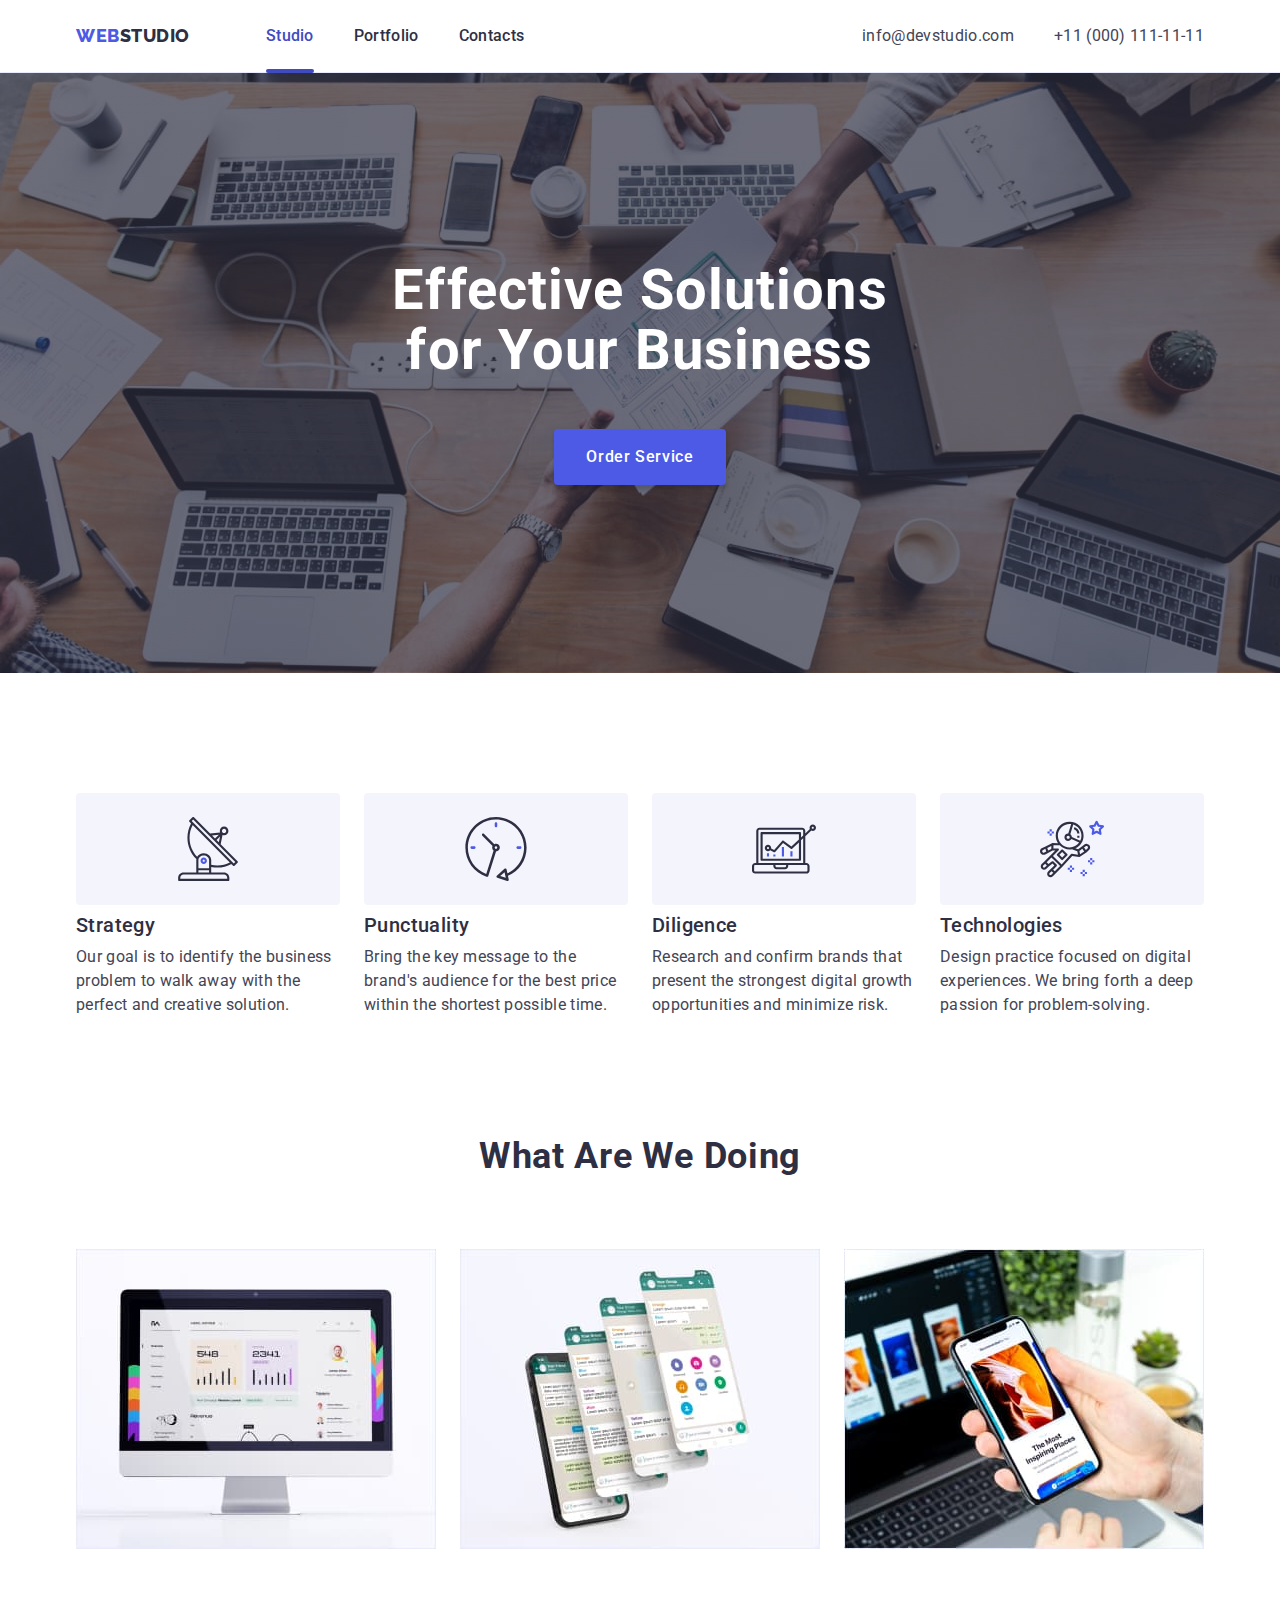
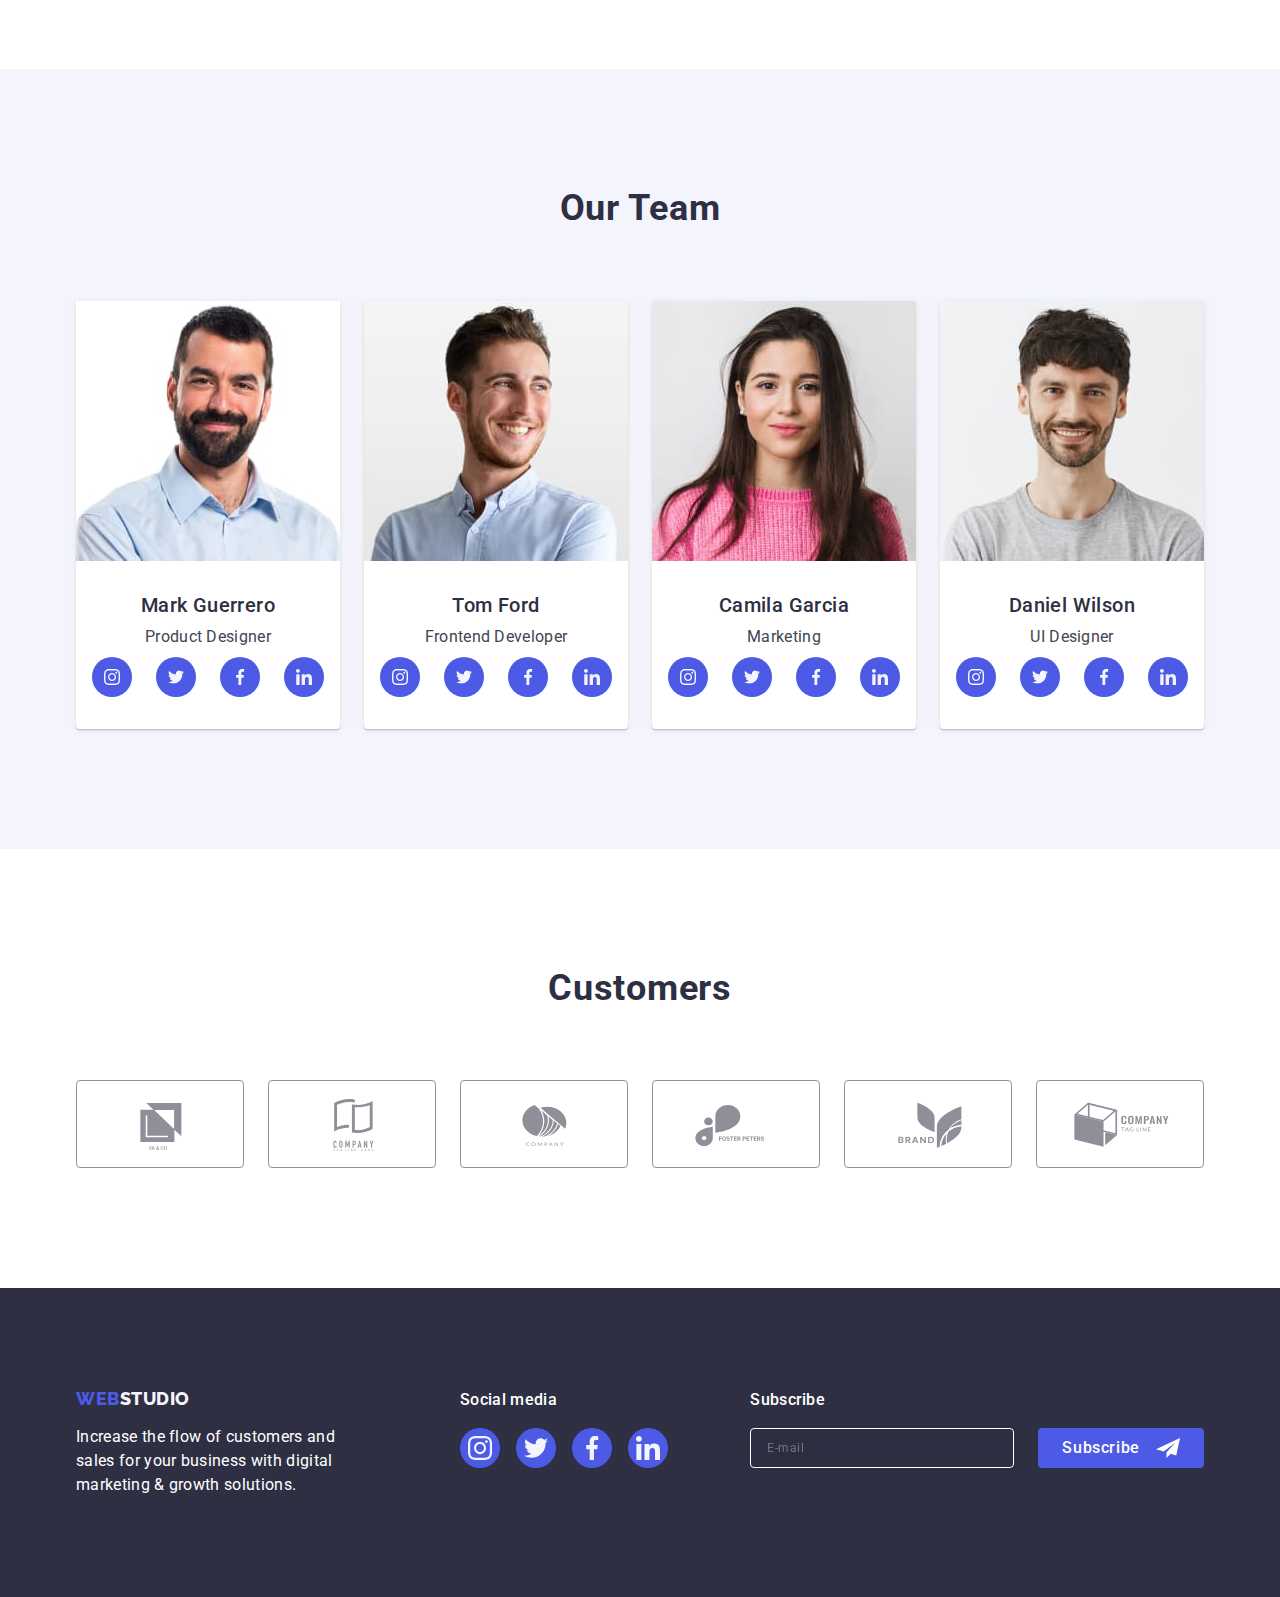
==== commit 9e5fcf04: "sss" ====
--- a/index.html
+++ b/index.html
@@ -480,7 +480,7 @@
 
     <!-- ------------------МОДЕЛЬНОЕ ОКНО----------------- -->
 
-    <div class="backdrop " data-modal>
+    <div class="backdrop is-hidden " data-modal>
       <div class="modal">
         <button
           type="button"
@@ -494,8 +494,8 @@
 
         <p class="title-modal">Leave your contacts and we will call you back</p>
 
-        <form>
-
+        
+             <form>
           <div class="list-form">
               <label for="user-name" class="form-text-clue">Name</label>
               <div class="container-icon-input">
@@ -522,6 +522,7 @@
               <svg width="18" height="24" class="icons-svg-form">
                 <use href="./images/icons.svg#icon-phone"></use>
               </svg>
+            </div>
             </div>
             
               
@@ -562,6 +563,9 @@
             <button type="submit" class="send-btn-form">Send</button>
          
         </form>
+
+        </div>
+        </div>
       
     
 
--- a/css/styles.css
+++ b/css/styles.css
@@ -966,6 +966,9 @@
   flex-direction: column;
   gap: 8px;
 } */
+.list-form {
+  margin-bottom: 8px;
+}
 
 /* 
 .icons-form {
